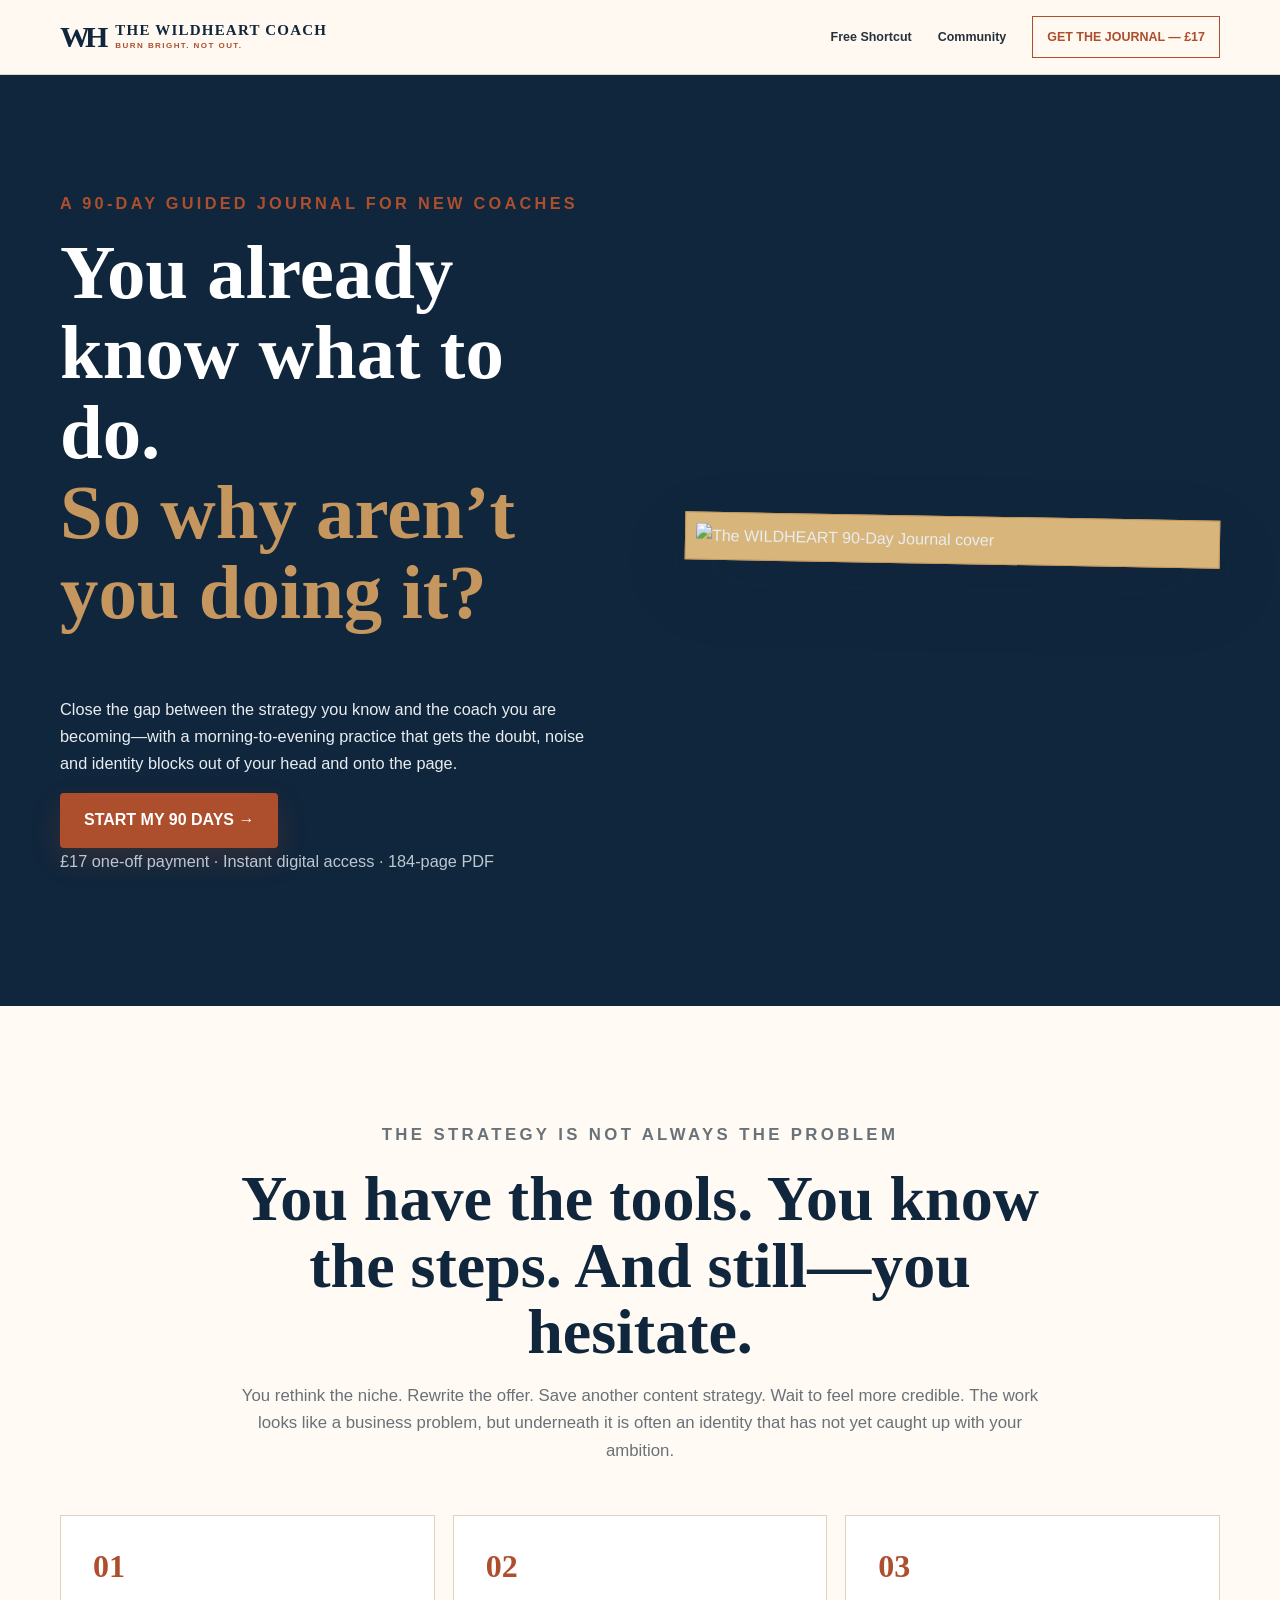
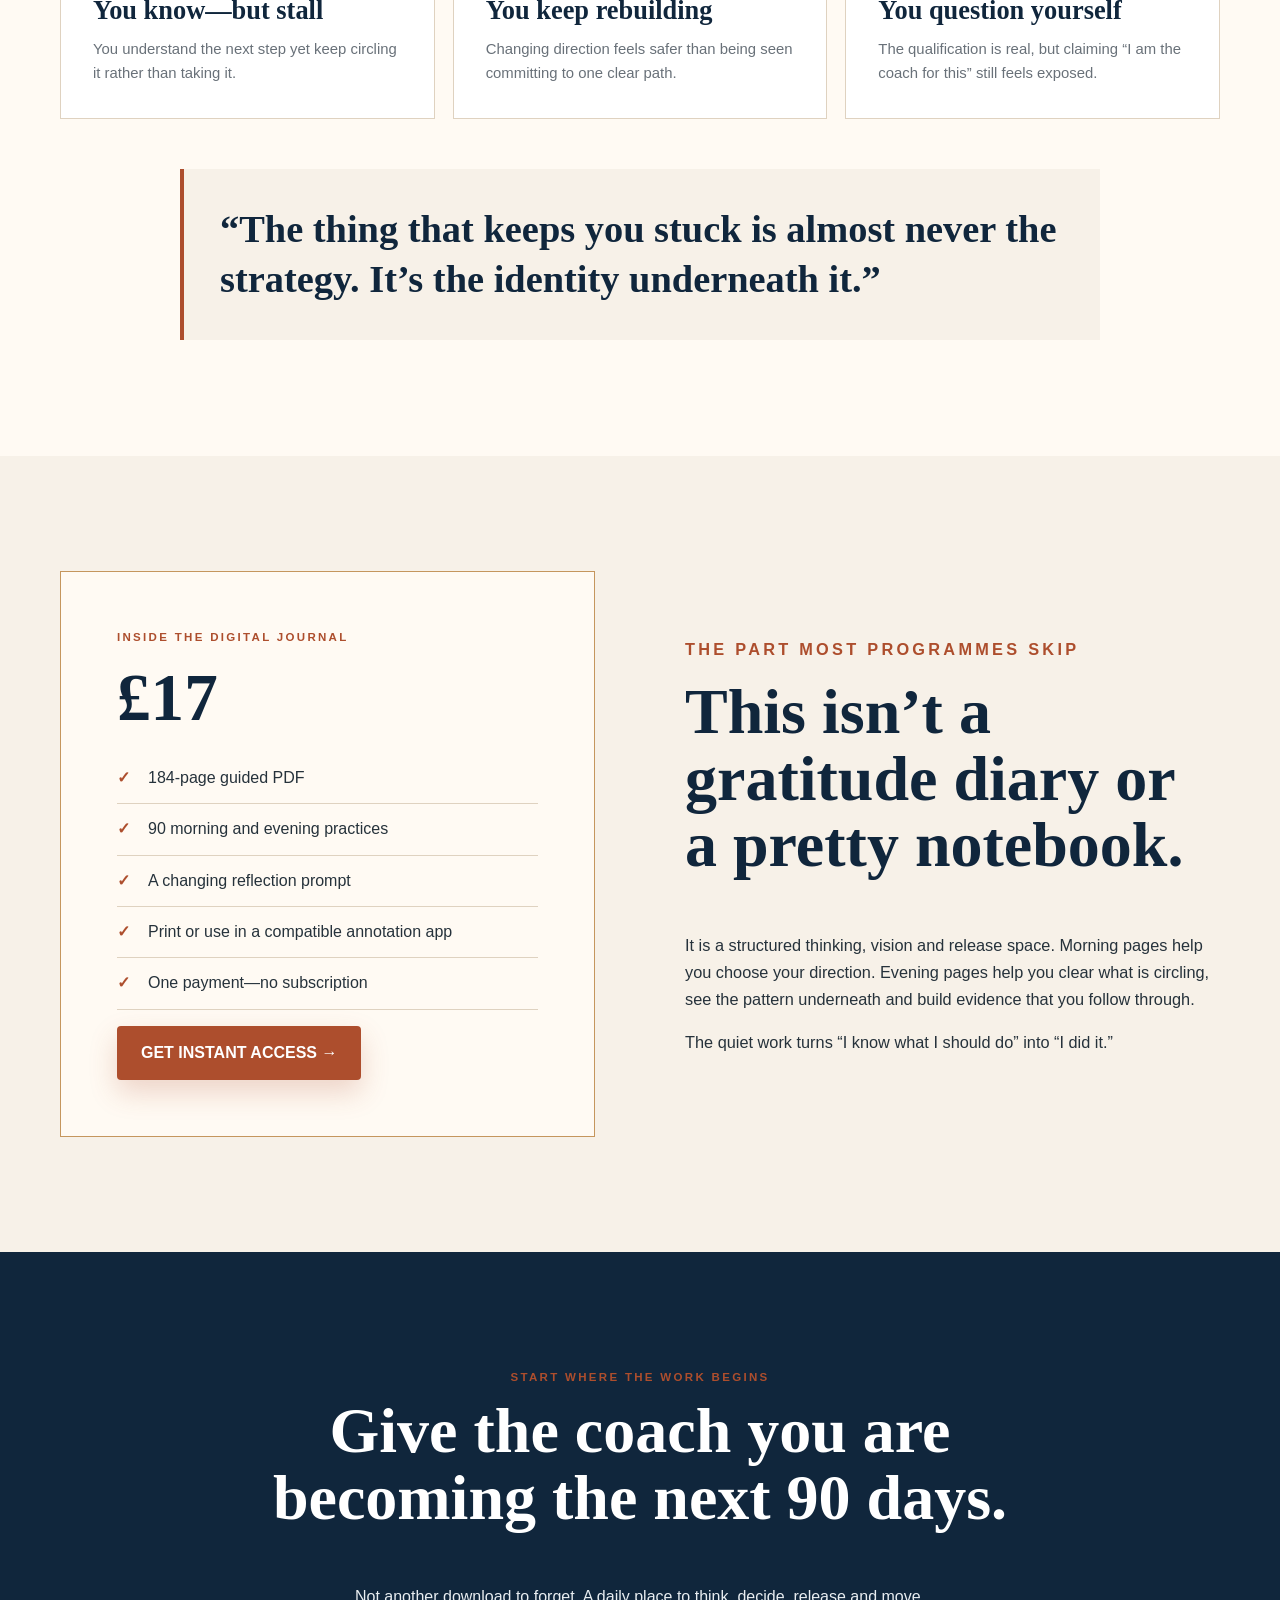
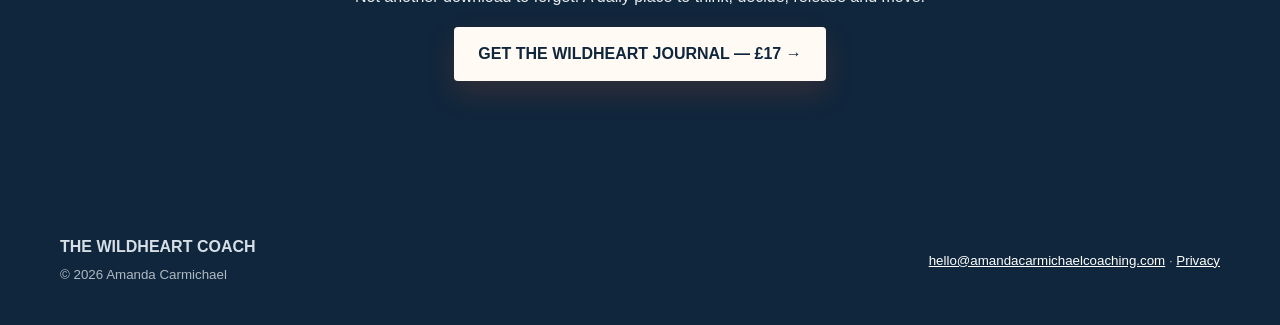
==== journal/index.html @ d9108625 "Add journal/index.html for WILDHEART funnel" ====
<!doctype html><html lang="en-GB"><head><meta charset="utf-8"><meta name="viewport" content="width=device-width,initial-scale=1"><meta name="description" content="The WILDHEART 90-Day Journal: a guided daily practice for new coaches moving from knowing to doing."><title>The WILDHEART 90-Day Journal | Amanda Carmichael</title><link rel="stylesheet" href="/assets/site.css"></head><body>
<header class="site-header"><nav class="nav wrap"><a class="brand" href="/"><span class="brand-mark">WH</span><span class="brand-copy"><strong>THE WILDHEART COACH</strong><small>Burn bright. Not out.</small></span></a><div class="nav-links"><a href="/shortcut/">Free Shortcut</a><a href="https://www.facebook.com/groups/thewildheartera" target="_blank" rel="noopener">Community</a><a class="nav-cta" href="https://buy.stripe.com/00w7sM7N3gmS8Mwg085ZC03">GET THE JOURNAL — £17</a></div></nav></header>
<main><section class="section dark"><div class="split wrap"><div class="copy"><p class="eyebrow">A 90-day guided journal for new coaches</p><h1 style="font-size:clamp(3.2rem,6vw,6rem);color:#fff">You already know what to do.<br><span style="color:var(--gold)">So why aren’t you doing it?</span></h1><p>Close the gap between the strategy you know and the coach you are becoming—with a morning-to-evening practice that gets the doubt, noise and identity blocks out of your head and onto the page.</p><a class="button" href="https://buy.stripe.com/00w7sM7N3gmS8Mwg085ZC03">START MY 90 DAYS →</a><p class="micro" style="color:#bcc7d0">£17 one-off payment · Instant digital access · 184-page PDF</p></div><div class="visual"><div class="cover-frame"><img src="/assets/WILDHEART-90-Day-Journal-Cover.jpg" alt="The WILDHEART 90-Day Journal cover"></div></div></div></section>
<section class="section alt"><div class="wrap"><div class="section-heading"><p class="eyebrow">The strategy is not always the problem</p><h2>You have the tools. You know the steps. And still—you hesitate.</h2><p>You rethink the niche. Rewrite the offer. Save another content strategy. Wait to feel more credible. The work looks like a business problem, but underneath it is often an identity that has not yet caught up with your ambition.</p></div><div class="cards"><article class="card"><span class="number">01</span><h3>You know—but stall</h3><p>You understand the next step yet keep circling it rather than taking it.</p></article><article class="card"><span class="number">02</span><h3>You keep rebuilding</h3><p>Changing direction feels safer than being seen committing to one clear path.</p></article><article class="card"><span class="number">03</span><h3>You question yourself</h3><p>The qualification is real, but claiming “I am the coach for this” still feels exposed.</p></article></div><div class="quote">“The thing that keeps you stuck is almost never the strategy. It’s the identity underneath it.”</div></div></section>
<section class="section"><div class="split wrap"><div class="visual"><div class="offer-box"><p class="eyebrow">Inside the digital journal</p><span class="price">£17</span><ul class="feature-list"><li>184-page guided PDF</li><li>90 morning and evening practices</li><li>A changing reflection prompt</li><li>Print or use in a compatible annotation app</li><li>One payment—no subscription</li></ul><a class="button" href="https://buy.stripe.com/00w7sM7N3gmS8Mwg085ZC03">GET INSTANT ACCESS →</a></div></div><div class="copy"><p class="eyebrow">The part most programmes skip</p><h2>This isn’t a gratitude diary or a pretty notebook.</h2><p>It is a structured thinking, vision and release space. Morning pages help you choose your direction. Evening pages help you clear what is circling, see the pattern underneath and build evidence that you follow through.</p><p>The quiet work turns “I know what I should do” into “I did it.”</p></div></div></section>
<section class="section dark"><div class="narrow" style="text-align:center"><p class="eyebrow">Start where the work begins</p><h2 style="font-size:clamp(2.5rem,5vw,4.5rem)">Give the coach you are becoming the next 90 days.</h2><p>Not another download to forget. A daily place to think, decide, release and move.</p><a class="button light" href="https://buy.stripe.com/00w7sM7N3gmS8Mwg085ZC03">GET THE WILDHEART JOURNAL — £17 →</a></div></section></main>
<footer class="site-footer"><div class="footer-grid wrap"><div><strong>THE WILDHEART COACH</strong><br><small>© 2026 Amanda Carmichael</small></div><small><a href="mailto:hello@amandacarmichaelcoaching.com">hello@amandacarmichaelcoaching.com</a> · <a href="/privacy/">Privacy</a></small></div></footer></body></html>
---- assets/site.css ----
:root{
  --navy:#10263c;--navy-2:#1f334b;--rust:#ad4e2d;--rust-dark:#8d3c23;
  --cream:#f7f1e8;--paper:#fffaf3;--sand:#eadbc8;--gold:#c5965d;
  --ink:#26323b;--muted:#697179;--line:#dfd2c0;--white:#fff;
  --serif:Georgia,"Times New Roman",serif;--sans:Arial,Helvetica,sans-serif;
  --shadow:0 24px 70px rgba(16,38,60,.13)
}
*{box-sizing:border-box}html{scroll-behavior:smooth}body{margin:0;background:var(--cream);color:var(--ink);font-family:var(--sans);line-height:1.65}img{max-width:100%;display:block}a{color:inherit}h1,h2,h3,p{margin-top:0}h1,h2,h3{font-family:var(--serif);color:var(--navy);line-height:1.04}.wrap{width:min(1160px,calc(100% - 40px));margin:auto}.narrow{width:min(760px,calc(100% - 40px));margin:auto}.eyebrow{color:var(--rust);font-size:.72rem;font-weight:800;letter-spacing:.2em;text-transform:uppercase}.button{display:inline-flex;align-items:center;justify-content:center;min-height:54px;padding:14px 24px;border:0;border-radius:4px;background:var(--rust);box-shadow:0 12px 28px rgba(173,78,45,.22);color:#fff;font-weight:800;text-decoration:none;cursor:pointer;transition:.2s}.button:hover,.button:focus{background:var(--rust-dark);transform:translateY(-2px)}.button.secondary{border:1px solid var(--navy);background:transparent;box-shadow:none;color:var(--navy)}.button.light{background:var(--paper);color:var(--navy)}.micro{font-size:.78rem;color:var(--muted)}
.site-header{position:relative;z-index:10;background:rgba(255,250,243,.96);border-bottom:1px solid var(--line)}.nav{min-height:74px;display:flex;align-items:center;justify-content:space-between;gap:24px}.brand{display:flex;align-items:center;gap:12px;text-decoration:none}.brand-mark{font:700 30px/1 var(--serif);letter-spacing:-5px;color:var(--navy)}.brand-copy strong{display:block;color:var(--navy);font:700 15px var(--serif);letter-spacing:.08em}.brand-copy small{display:block;color:var(--rust);font-size:8px;font-weight:800;letter-spacing:.18em;text-transform:uppercase}.nav-links{display:flex;gap:26px;align-items:center}.nav-links a{font-size:.78rem;font-weight:700;text-decoration:none}.nav-links .nav-cta{padding:10px 14px;border:1px solid var(--rust);color:var(--rust)}
.hero{position:relative;overflow:hidden;padding:clamp(64px,9vw,118px) 0;background:linear-gradient(105deg,rgba(247,241,232,.98) 0 49%,rgba(247,241,232,.72) 67%,rgba(247,241,232,.08) 100%),url('https://res.cloudinary.com/j5pjg0zq/image/upload/q_auto,w_1800/v1789508901/ChatGPT_Image_Sep_15_2026_10_41_52_PM.png') center/cover no-repeat}.hero-grid{display:grid;grid-template-columns:minmax(0,700px) 1fr;min-height:570px;align-items:center}.hero h1{margin:.18em 0 .28em;font-size:clamp(3.2rem,7vw,6.4rem);letter-spacing:-.045em}.hero h1 em{display:block;color:var(--rust);font-style:normal}.hero .lead{max-width:650px;font-size:clamp(1.05rem,2vw,1.25rem)}.actions{display:flex;flex-wrap:wrap;gap:14px;margin-top:30px}.trust{display:flex;gap:20px;flex-wrap:wrap;margin-top:28px;color:var(--navy);font-size:.78rem;font-weight:700}.trust span:before{content:'✓';margin-right:7px;color:var(--rust)}
.section{padding:clamp(72px,9vw,118px) 0}.section.alt{background:var(--paper)}.section.dark{background:var(--navy);color:#e8edf1}.section.dark h2,.section.dark h3{color:#fff}.section-heading{max-width:820px;margin:0 auto 50px;text-align:center}.section-heading h2{margin:.25em 0;font-size:clamp(2.5rem,5vw,4.6rem)}.section-heading p{color:var(--muted);font-size:1.05rem}.dark .section-heading p{color:#c7d0d8}.cards{display:grid;grid-template-columns:repeat(3,1fr);gap:18px}.card{padding:32px;background:#fff;border:1px solid var(--line)}.card .number{color:var(--rust);font:700 2rem var(--serif)}.card h3{margin:12px 0;font-size:1.65rem}.card p{margin:0;color:var(--muted);font-size:.93rem}.quote{max-width:920px;margin:50px auto 0;padding:36px;border-left:4px solid var(--rust);background:var(--cream);color:var(--navy);font:700 clamp(1.7rem,3vw,2.6rem)/1.3 var(--serif)}
.split{display:grid;grid-template-columns:1fr 1fr;gap:clamp(42px,8vw,90px);align-items:center}.split h2{font-size:clamp(2.5rem,5vw,4.8rem)}.split .copy>p{font-size:1.02rem}.feature-list{padding:0;list-style:none}.feature-list li{position:relative;padding:12px 0 12px 31px;border-bottom:1px solid var(--line)}.feature-list li:before{content:'✓';position:absolute;left:0;color:var(--rust);font-weight:900}.product-image{max-width:470px;margin:auto;border:1px solid var(--gold);box-shadow:var(--shadow)}.offer-box{padding:clamp(30px,5vw,56px);background:var(--paper);border:1px solid var(--gold)}.price{display:block;margin:12px 0;color:var(--navy);font:700 4.2rem var(--serif)}
.form-card{max-width:670px;padding:clamp(26px,5vw,46px);background:var(--paper);border:1px solid var(--gold);box-shadow:var(--shadow)}.form-card h2{font-size:clamp(2rem,4vw,3.4rem)}.lead-form{display:grid;grid-template-columns:1fr 1.2fr;gap:12px;margin-top:24px}.lead-form input{width:100%;min-height:54px;padding:0 15px;border:1px solid #cfc5b8;background:#fff;font:inherit}.lead-form button{grid-column:1/-1}.consent{grid-column:1/-1;color:var(--muted);font-size:.74rem;line-height:1.5}.form-status{display:none;grid-column:1/-1;padding:10px;background:#f3e4d6;color:var(--navy);font-size:.82rem}.form-status.show{display:block}.cover-frame{padding:10px;background:#d8b57a;border:1px solid var(--gold);box-shadow:var(--shadow);transform:rotate(1deg)}
.access-shell{width:min(920px,100%);min-height:100vh;margin:auto;background:var(--paper);box-shadow:var(--shadow)}.access-hero{width:100%;max-height:390px;object-fit:cover}.access-main{padding:clamp(34px,7vw,74px) clamp(24px,8vw,84px);text-align:center}.access-main h1{font-size:clamp(2.8rem,7vw,5rem)}.next-box{margin-top:52px;padding:30px;border:1px solid var(--line);background:#f2e7d8;text-align:left}.next-box h2{font-size:2rem}
.legal{padding:70px 0}.legal h1{font-size:3rem}.legal h2{margin-top:36px;font-size:1.7rem}.legal p,.legal li{color:#4d565e}.site-footer{padding:38px 0;background:var(--navy);color:#d6dfe6}.footer-grid{display:flex;justify-content:space-between;gap:24px;align-items:center}.site-footer a{color:#fff}.site-footer small{color:#aebac4}
@media(max-width:850px){.nav-links a:not(.nav-cta){display:none}.hero{background:linear-gradient(rgba(247,241,232,.88),rgba(247,241,232,.96)),url('https://res.cloudinary.com/j5pjg0zq/image/upload/q_auto,w_1200/v1789508901/ChatGPT_Image_Sep_15_2026_10_41_52_PM.png') 65% center/cover no-repeat}.hero-grid{grid-template-columns:1fr;min-height:540px}.cards,.split{grid-template-columns:1fr}.split .visual{grid-row:1}.product-image{max-width:380px}}
@media(max-width:560px){.wrap,.narrow{width:min(100% - 28px,1160px)}.brand-copy small{display:none}.nav-cta{font-size:.7rem!important}.hero{padding:55px 0}.hero h1{font-size:3.45rem}.actions{display:grid}.actions .button{width:100%}.cards{gap:12px}.card{padding:25px}.lead-form{grid-template-columns:1fr}.section{padding:68px 0}.footer-grid{display:block}.site-footer small{display:block;margin-top:14px}.access-main{padding-left:20px;padding-right:20px}}
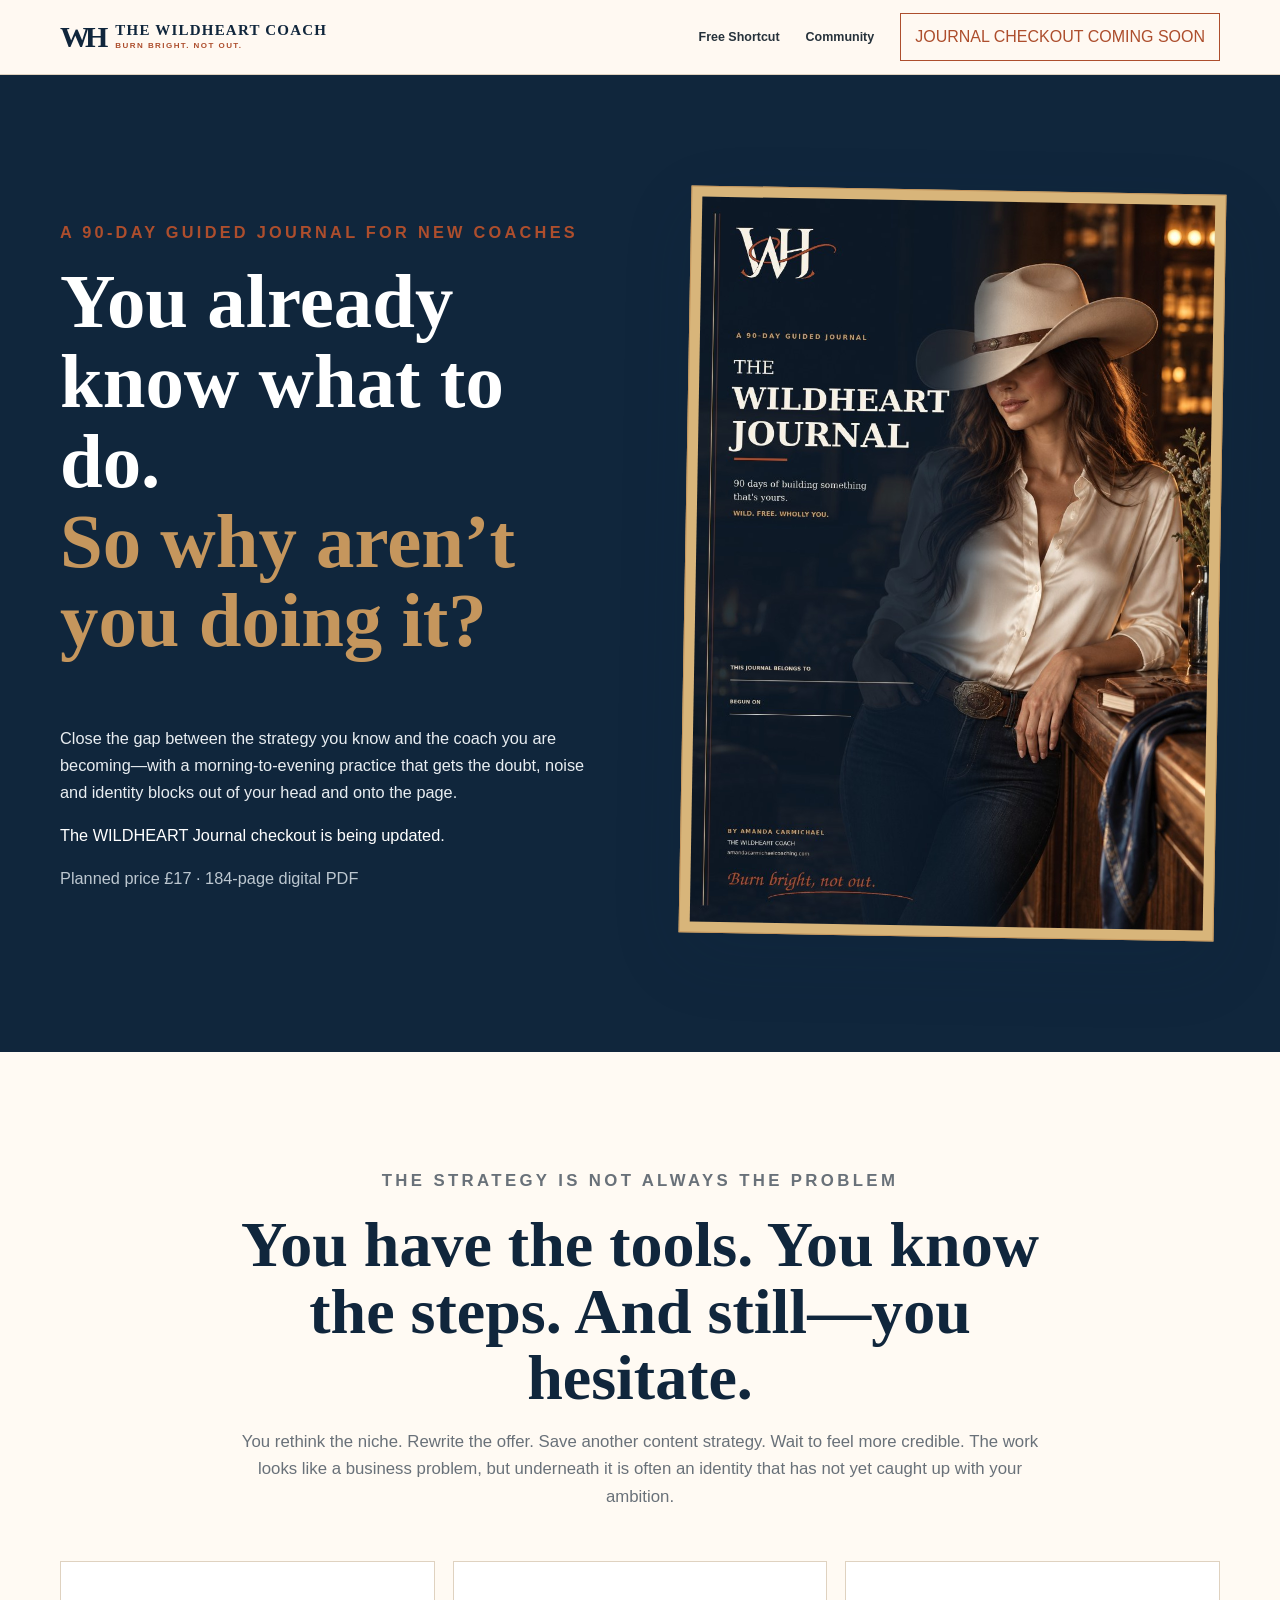
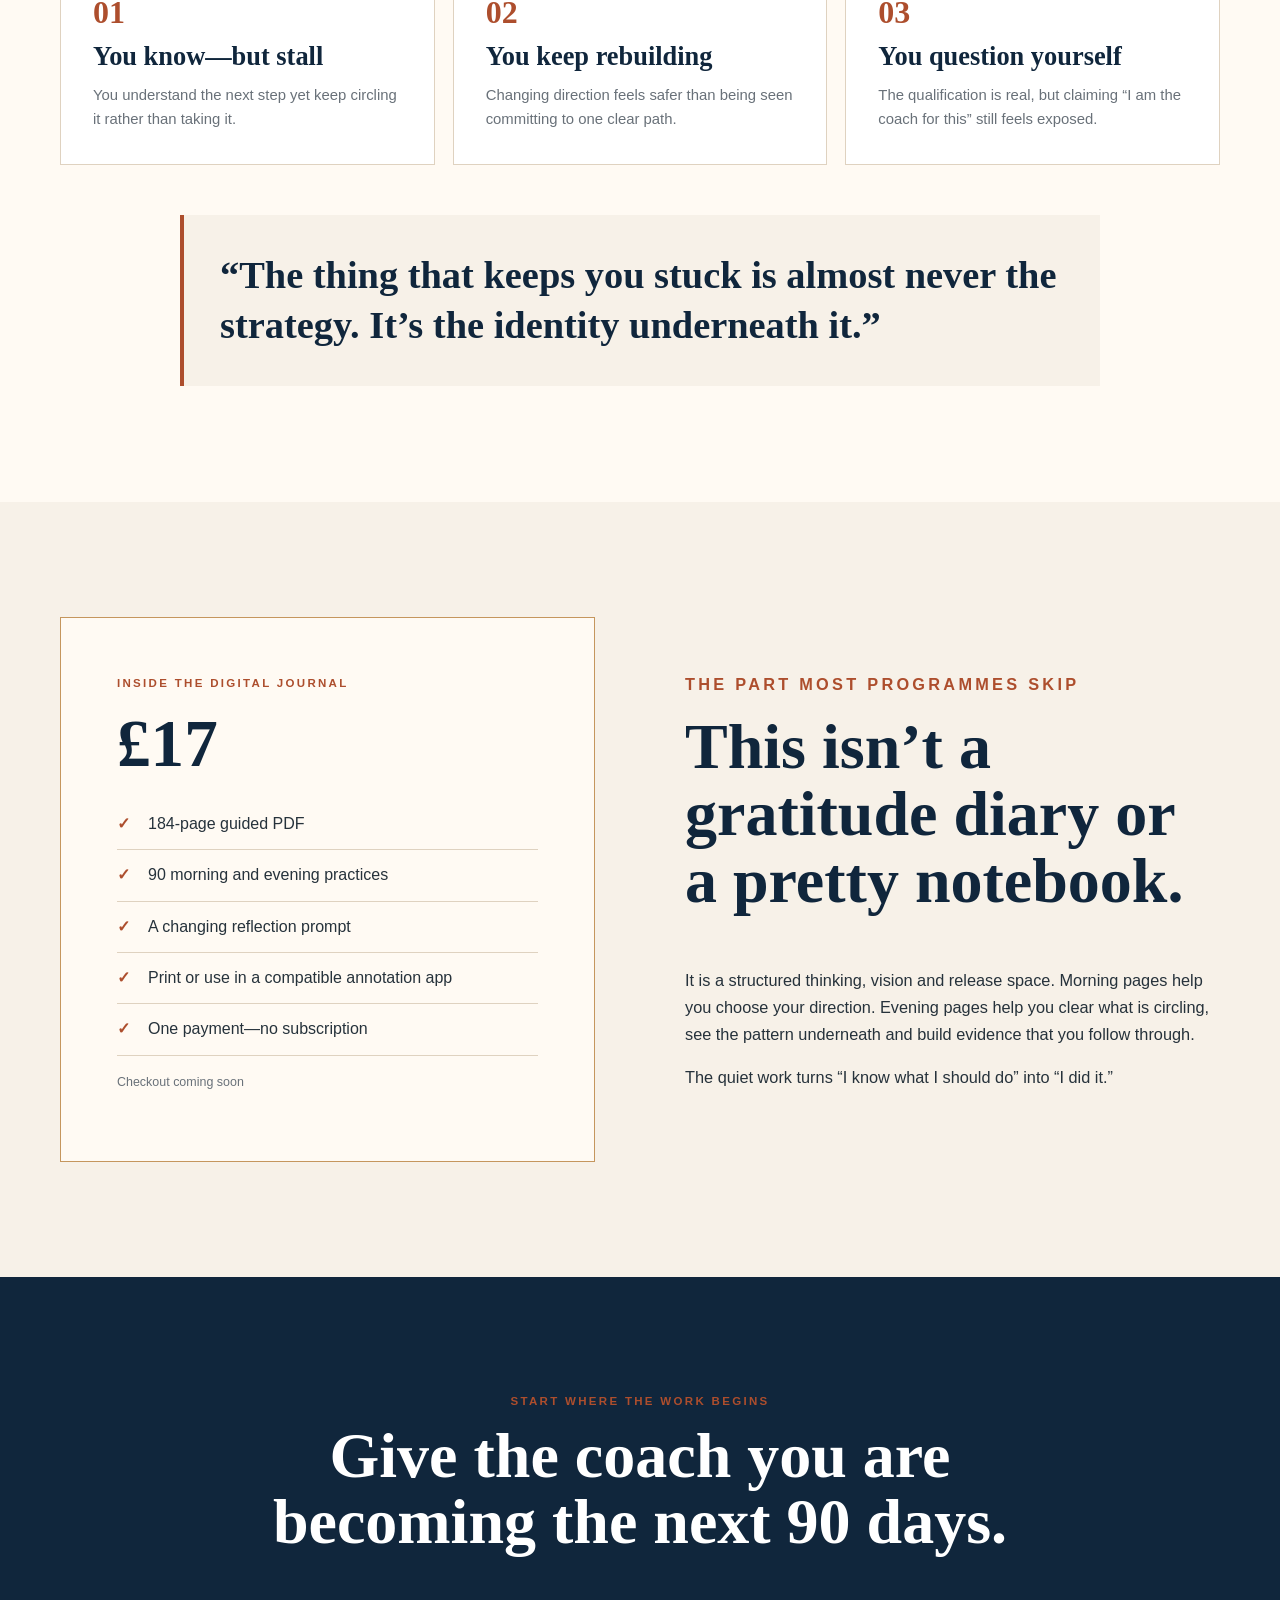
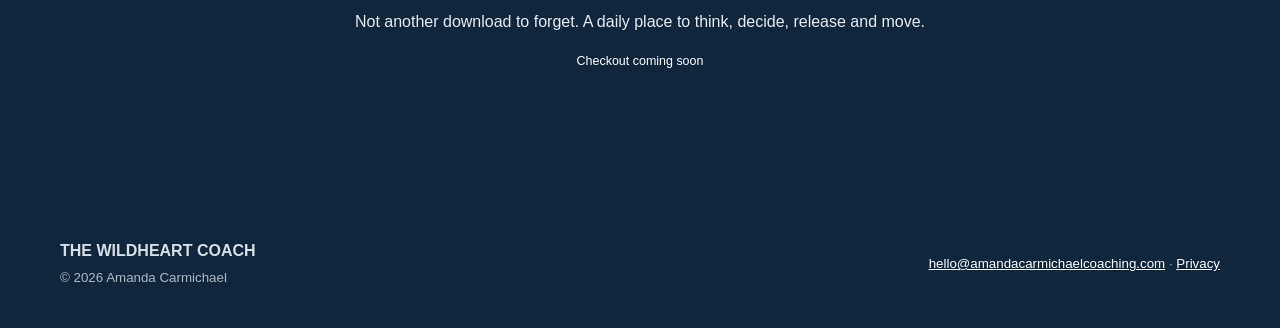
==== commit fa8d4466: "Remove legacy Stripe Journal checkout" ====
--- a/journal/index.html
+++ b/journal/index.html
@@ -1,7 +1,7 @@
 <!doctype html><html lang="en-GB"><head><meta charset="utf-8"><meta name="viewport" content="width=device-width,initial-scale=1"><meta name="description" content="The WILDHEART 90-Day Journal: a guided daily practice for new coaches moving from knowing to doing."><title>The WILDHEART 90-Day Journal | Amanda Carmichael</title><link rel="stylesheet" href="/assets/site.css"></head><body>
-<header class="site-header"><nav class="nav wrap"><a class="brand" href="/"><span class="brand-mark">WH</span><span class="brand-copy"><strong>THE WILDHEART COACH</strong><small>Burn bright. Not out.</small></span></a><div class="nav-links"><a href="/shortcut/">Free Shortcut</a><a href="https://www.facebook.com/groups/thewildheartera" target="_blank" rel="noopener">Community</a><a class="nav-cta" href="https://buy.stripe.com/00w7sM7N3gmS8Mwg085ZC03">GET THE JOURNAL — £17</a></div></nav></header>
-<main><section class="section dark"><div class="split wrap"><div class="copy"><p class="eyebrow">A 90-day guided journal for new coaches</p><h1 style="font-size:clamp(3.2rem,6vw,6rem);color:#fff">You already know what to do.<br><span style="color:var(--gold)">So why aren’t you doing it?</span></h1><p>Close the gap between the strategy you know and the coach you are becoming—with a morning-to-evening practice that gets the doubt, noise and identity blocks out of your head and onto the page.</p><a class="button" href="https://buy.stripe.com/00w7sM7N3gmS8Mwg085ZC03">START MY 90 DAYS →</a><p class="micro" style="color:#bcc7d0">£17 one-off payment · Instant digital access · 184-page PDF</p></div><div class="visual"><div class="cover-frame"><img src="/assets/WILDHEART-90-Day-Journal-Cover.jpg" alt="The WILDHEART 90-Day Journal cover"></div></div></div></section>
+<header class="site-header"><nav class="nav wrap"><a class="brand" href="/"><span class="brand-mark">WH</span><span class="brand-copy"><strong>THE WILDHEART COACH</strong><small>Burn bright. Not out.</small></span></a><div class="nav-links"><a href="/shortcut/">Free Shortcut</a><a href="https://www.facebook.com/groups/thewildheartera" target="_blank" rel="noopener">Community</a><span class="nav-cta">JOURNAL CHECKOUT COMING SOON</span></div></nav></header>
+<main><section class="section dark"><div class="split wrap"><div class="copy"><p class="eyebrow">A 90-day guided journal for new coaches</p><h1 style="font-size:clamp(3.2rem,6vw,6rem);color:#fff">You already know what to do.<br><span style="color:var(--gold)">So why aren’t you doing it?</span></h1><p>Close the gap between the strategy you know and the coach you are becoming—with a morning-to-evening practice that gets the doubt, noise and identity blocks out of your head and onto the page.</p><p class="micro" style="color:#fff">The WILDHEART Journal checkout is being updated.</p><p class="micro" style="color:#bcc7d0">Planned price £17 · 184-page digital PDF</p></div><div class="visual"><div class="cover-frame"><img src="/assets/WILDHEART-90-Day-Journal-Cover.jpg" alt="The WILDHEART 90-Day Journal cover"></div></div></div></section>
 <section class="section alt"><div class="wrap"><div class="section-heading"><p class="eyebrow">The strategy is not always the problem</p><h2>You have the tools. You know the steps. And still—you hesitate.</h2><p>You rethink the niche. Rewrite the offer. Save another content strategy. Wait to feel more credible. The work looks like a business problem, but underneath it is often an identity that has not yet caught up with your ambition.</p></div><div class="cards"><article class="card"><span class="number">01</span><h3>You know—but stall</h3><p>You understand the next step yet keep circling it rather than taking it.</p></article><article class="card"><span class="number">02</span><h3>You keep rebuilding</h3><p>Changing direction feels safer than being seen committing to one clear path.</p></article><article class="card"><span class="number">03</span><h3>You question yourself</h3><p>The qualification is real, but claiming “I am the coach for this” still feels exposed.</p></article></div><div class="quote">“The thing that keeps you stuck is almost never the strategy. It’s the identity underneath it.”</div></div></section>
-<section class="section"><div class="split wrap"><div class="visual"><div class="offer-box"><p class="eyebrow">Inside the digital journal</p><span class="price">£17</span><ul class="feature-list"><li>184-page guided PDF</li><li>90 morning and evening practices</li><li>A changing reflection prompt</li><li>Print or use in a compatible annotation app</li><li>One payment—no subscription</li></ul><a class="button" href="https://buy.stripe.com/00w7sM7N3gmS8Mwg085ZC03">GET INSTANT ACCESS →</a></div></div><div class="copy"><p class="eyebrow">The part most programmes skip</p><h2>This isn’t a gratitude diary or a pretty notebook.</h2><p>It is a structured thinking, vision and release space. Morning pages help you choose your direction. Evening pages help you clear what is circling, see the pattern underneath and build evidence that you follow through.</p><p>The quiet work turns “I know what I should do” into “I did it.”</p></div></div></section>
-<section class="section dark"><div class="narrow" style="text-align:center"><p class="eyebrow">Start where the work begins</p><h2 style="font-size:clamp(2.5rem,5vw,4.5rem)">Give the coach you are becoming the next 90 days.</h2><p>Not another download to forget. A daily place to think, decide, release and move.</p><a class="button light" href="https://buy.stripe.com/00w7sM7N3gmS8Mwg085ZC03">GET THE WILDHEART JOURNAL — £17 →</a></div></section></main>
+<section class="section"><div class="split wrap"><div class="visual"><div class="offer-box"><p class="eyebrow">Inside the digital journal</p><span class="price">£17</span><ul class="feature-list"><li>184-page guided PDF</li><li>90 morning and evening practices</li><li>A changing reflection prompt</li><li>Print or use in a compatible annotation app</li><li>One payment—no subscription</li></ul><p class="micro">Checkout coming soon</p></div></div><div class="copy"><p class="eyebrow">The part most programmes skip</p><h2>This isn’t a gratitude diary or a pretty notebook.</h2><p>It is a structured thinking, vision and release space. Morning pages help you choose your direction. Evening pages help you clear what is circling, see the pattern underneath and build evidence that you follow through.</p><p>The quiet work turns “I know what I should do” into “I did it.”</p></div></div></section>
+<section class="section dark"><div class="narrow" style="text-align:center"><p class="eyebrow">Start where the work begins</p><h2 style="font-size:clamp(2.5rem,5vw,4.5rem)">Give the coach you are becoming the next 90 days.</h2><p>Not another download to forget. A daily place to think, decide, release and move.</p><p class="micro" style="color:#fff">Checkout coming soon</p></div></section></main>
 <footer class="site-footer"><div class="footer-grid wrap"><div><strong>THE WILDHEART COACH</strong><br><small>© 2026 Amanda Carmichael</small></div><small><a href="mailto:hello@amandacarmichaelcoaching.com">hello@amandacarmichaelcoaching.com</a> · <a href="/privacy/">Privacy</a></small></div></footer></body></html>
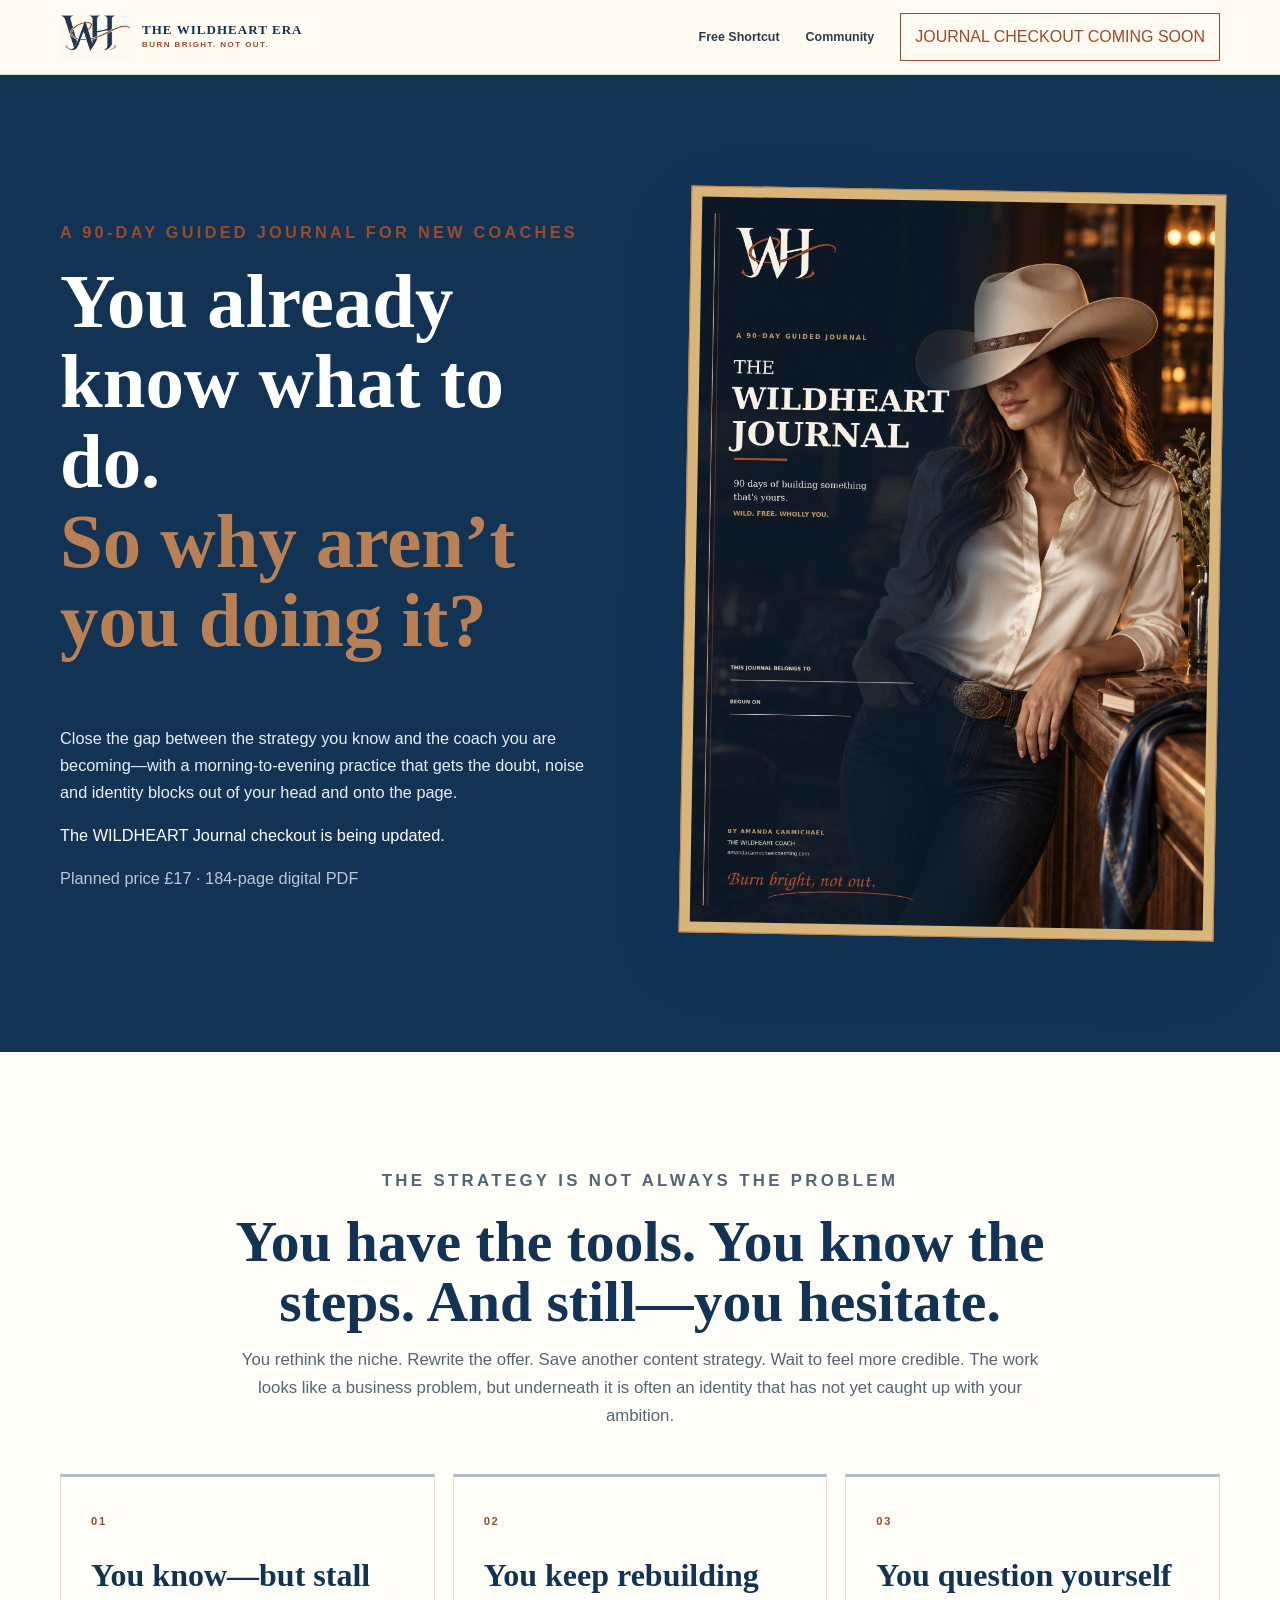
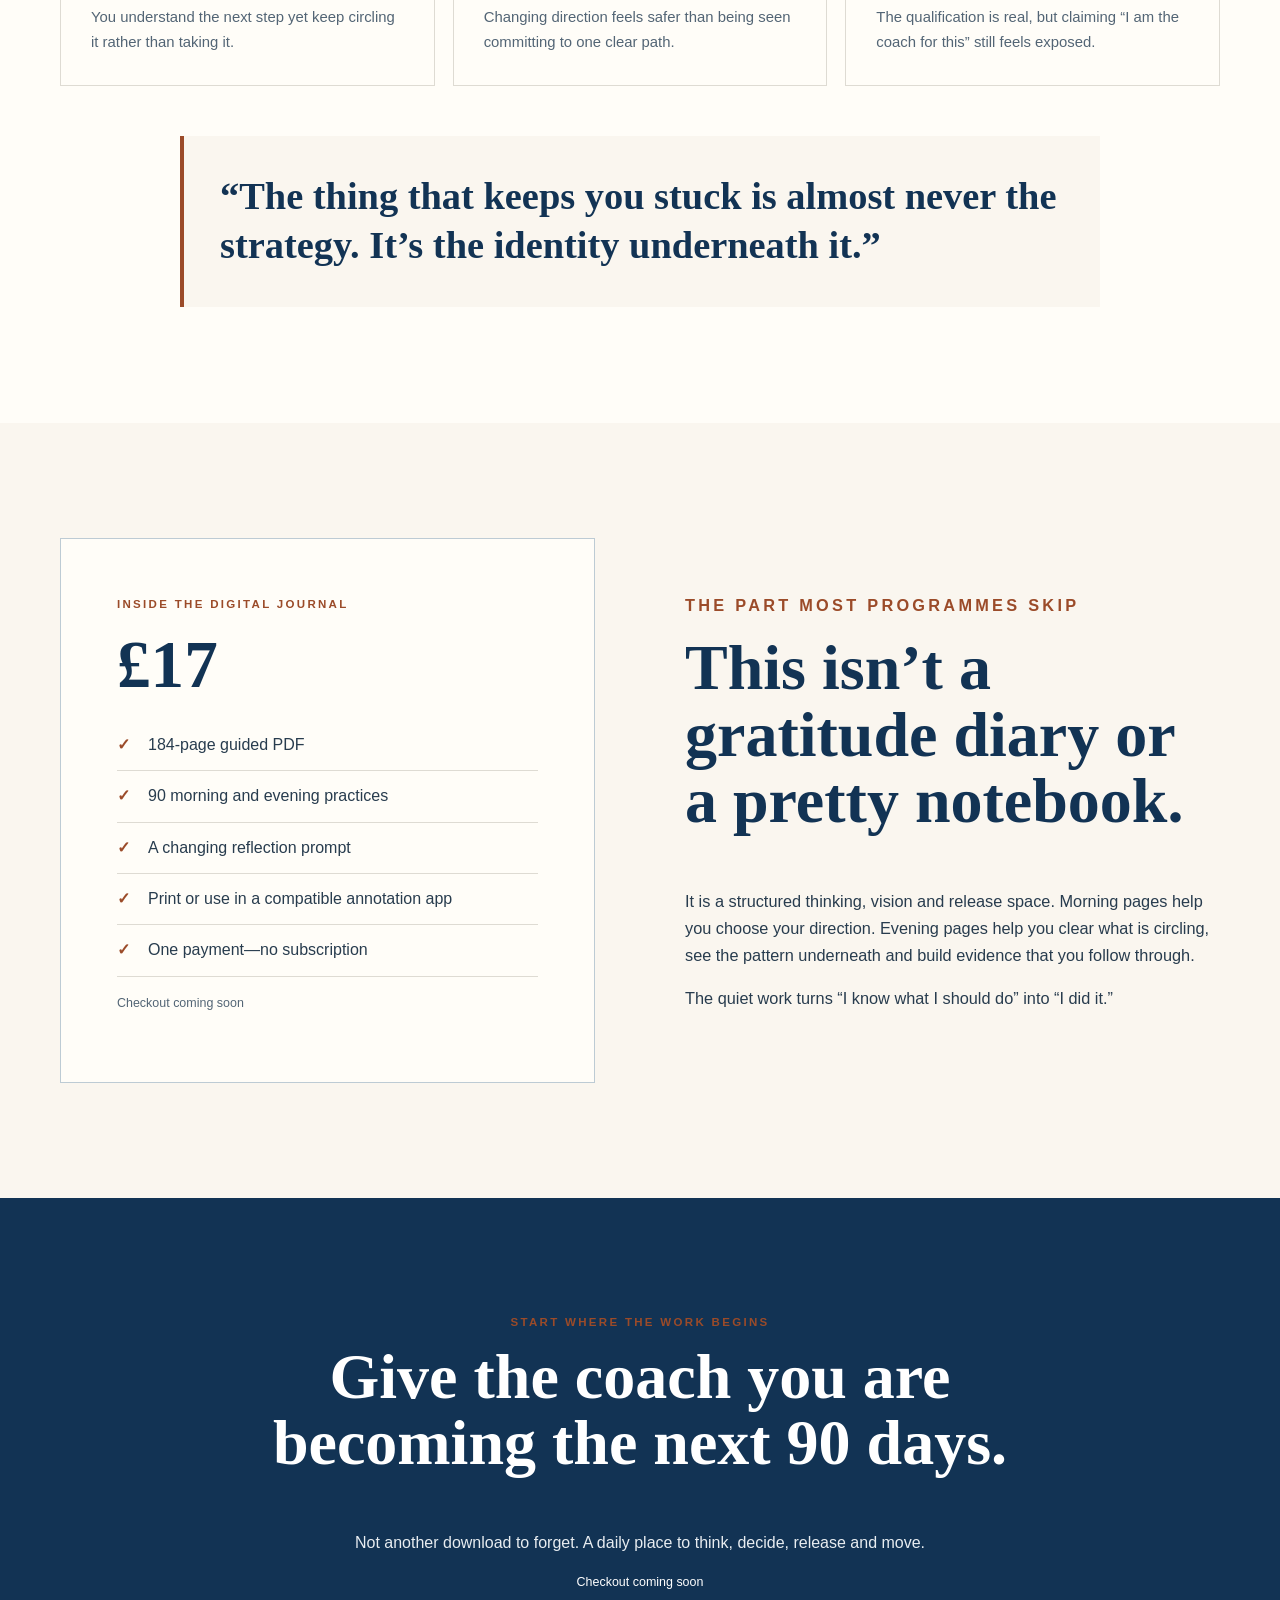
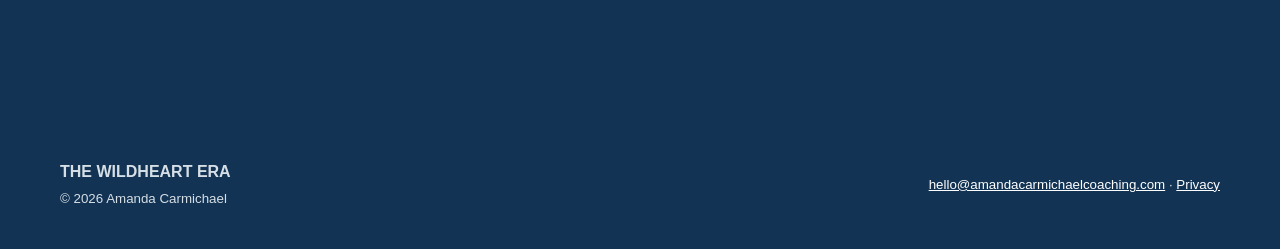
==== commit 0401cca6: "Refresh WILDHEART branding and Path to Paid programme" ====
--- a/journal/index.html
+++ b/journal/index.html
@@ -1,7 +1,7 @@
 <!doctype html><html lang="en-GB"><head><meta charset="utf-8"><meta name="viewport" content="width=device-width,initial-scale=1"><meta name="description" content="The WILDHEART 90-Day Journal: a guided daily practice for new coaches moving from knowing to doing."><title>The WILDHEART 90-Day Journal | Amanda Carmichael</title><link rel="stylesheet" href="/assets/site.css"></head><body>
-<header class="site-header"><nav class="nav wrap"><a class="brand" href="/"><span class="brand-mark">WH</span><span class="brand-copy"><strong>THE WILDHEART COACH</strong><small>Burn bright. Not out.</small></span></a><div class="nav-links"><a href="/shortcut/">Free Shortcut</a><a href="https://www.facebook.com/groups/thewildheartera" target="_blank" rel="noopener">Community</a><span class="nav-cta">JOURNAL CHECKOUT COMING SOON</span></div></nav></header>
+<header class="site-header"><nav class="nav wrap"><a class="brand" href="/"><span class="logo-window"><img src="/assets/wildheart-logo.webp" alt="WILDHEART WH logo" width="1254" height="1254"></span><span class="brand-copy"><strong>THE WILDHEART ERA</strong><small>Burn bright. Not out.</small></span></a><div class="nav-links"><a href="/shortcut/">Free Shortcut</a><a href="https://www.facebook.com/groups/thewildheartera" target="_blank" rel="noopener">Community</a><span class="nav-cta">JOURNAL CHECKOUT COMING SOON</span></div></nav></header>
 <main><section class="section dark"><div class="split wrap"><div class="copy"><p class="eyebrow">A 90-day guided journal for new coaches</p><h1 style="font-size:clamp(3.2rem,6vw,6rem);color:#fff">You already know what to do.<br><span style="color:var(--gold)">So why aren’t you doing it?</span></h1><p>Close the gap between the strategy you know and the coach you are becoming—with a morning-to-evening practice that gets the doubt, noise and identity blocks out of your head and onto the page.</p><p class="micro" style="color:#fff">The WILDHEART Journal checkout is being updated.</p><p class="micro" style="color:#bcc7d0">Planned price £17 · 184-page digital PDF</p></div><div class="visual"><div class="cover-frame"><img src="/assets/WILDHEART-90-Day-Journal-Cover.jpg" alt="The WILDHEART 90-Day Journal cover"></div></div></div></section>
 <section class="section alt"><div class="wrap"><div class="section-heading"><p class="eyebrow">The strategy is not always the problem</p><h2>You have the tools. You know the steps. And still—you hesitate.</h2><p>You rethink the niche. Rewrite the offer. Save another content strategy. Wait to feel more credible. The work looks like a business problem, but underneath it is often an identity that has not yet caught up with your ambition.</p></div><div class="cards"><article class="card"><span class="number">01</span><h3>You know—but stall</h3><p>You understand the next step yet keep circling it rather than taking it.</p></article><article class="card"><span class="number">02</span><h3>You keep rebuilding</h3><p>Changing direction feels safer than being seen committing to one clear path.</p></article><article class="card"><span class="number">03</span><h3>You question yourself</h3><p>The qualification is real, but claiming “I am the coach for this” still feels exposed.</p></article></div><div class="quote">“The thing that keeps you stuck is almost never the strategy. It’s the identity underneath it.”</div></div></section>
 <section class="section"><div class="split wrap"><div class="visual"><div class="offer-box"><p class="eyebrow">Inside the digital journal</p><span class="price">£17</span><ul class="feature-list"><li>184-page guided PDF</li><li>90 morning and evening practices</li><li>A changing reflection prompt</li><li>Print or use in a compatible annotation app</li><li>One payment—no subscription</li></ul><p class="micro">Checkout coming soon</p></div></div><div class="copy"><p class="eyebrow">The part most programmes skip</p><h2>This isn’t a gratitude diary or a pretty notebook.</h2><p>It is a structured thinking, vision and release space. Morning pages help you choose your direction. Evening pages help you clear what is circling, see the pattern underneath and build evidence that you follow through.</p><p>The quiet work turns “I know what I should do” into “I did it.”</p></div></div></section>
 <section class="section dark"><div class="narrow" style="text-align:center"><p class="eyebrow">Start where the work begins</p><h2 style="font-size:clamp(2.5rem,5vw,4.5rem)">Give the coach you are becoming the next 90 days.</h2><p>Not another download to forget. A daily place to think, decide, release and move.</p><p class="micro" style="color:#fff">Checkout coming soon</p></div></section></main>
-<footer class="site-footer"><div class="footer-grid wrap"><div><strong>THE WILDHEART COACH</strong><br><small>© 2026 Amanda Carmichael</small></div><small><a href="mailto:hello@amandacarmichaelcoaching.com">hello@amandacarmichaelcoaching.com</a> · <a href="/privacy/">Privacy</a></small></div></footer></body></html>
+<footer class="site-footer"><div class="footer-grid wrap"><div><strong>THE WILDHEART ERA</strong><br><small>© 2026 Amanda Carmichael</small></div><small><a href="mailto:hello@amandacarmichaelcoaching.com">hello@amandacarmichaelcoaching.com</a> · <a href="/privacy/">Privacy</a></small></div></footer></body></html>
--- a/assets/site.css
+++ b/assets/site.css
@@ -15,3 +15,10 @@
 .legal{padding:70px 0}.legal h1{font-size:3rem}.legal h2{margin-top:36px;font-size:1.7rem}.legal p,.legal li{color:#4d565e}.site-footer{padding:38px 0;background:var(--navy);color:#d6dfe6}.footer-grid{display:flex;justify-content:space-between;gap:24px;align-items:center}.site-footer a{color:#fff}.site-footer small{color:#aebac4}
 @media(max-width:850px){.nav-links a:not(.nav-cta){display:none}.hero{background:linear-gradient(rgba(247,241,232,.88),rgba(247,241,232,.96)),url('https://res.cloudinary.com/j5pjg0zq/image/upload/q_auto,w_1200/v1789508901/ChatGPT_Image_Sep_15_2026_10_41_52_PM.png') 65% center/cover no-repeat}.hero-grid{grid-template-columns:1fr;min-height:540px}.cards,.split{grid-template-columns:1fr}.split .visual{grid-row:1}.product-image{max-width:380px}}
 @media(max-width:560px){.wrap,.narrow{width:min(100% - 28px,1160px)}.brand-copy small{display:none}.nav-cta{font-size:.7rem!important}.hero{padding:55px 0}.hero h1{font-size:3.45rem}.actions{display:grid}.actions .button{width:100%}.cards{gap:12px}.card{padding:25px}.lead-form{grid-template-columns:1fr}.section{padding:68px 0}.footer-grid{display:block}.site-footer small{display:block;margin-top:14px}.access-main{padding-left:20px;padding-right:20px}}
+
+/* WILDHEART: sunlit ivory, soft blue, navy and restrained copper. */
+:root{--navy:#123354;--navy-2:#294b69;--rust:#9b4b29;--rust-dark:#783719;--cream:#faf6ef;--paper:#fffdf8;--sand:#e6eef3;--gold:#ba8055;--ink:#283c4e;--muted:#536575;--line:#dedbd3}
+.logo-window{width:70px;height:47px;position:relative;overflow:hidden;flex:none}.logo-window img{position:absolute;width:94px;max-width:none;height:94px;left:-16px;top:-29px}.brand-copy strong{font-size:13px}.home-hero{background:linear-gradient(120deg,#fffdf8,#f4ede2);overflow:hidden}.home-hero-grid{display:grid;grid-template-columns:1.35fr .85fr;gap:30px;align-items:center}.hero-copy{padding:65px 0}.home-hero h1{font-size:clamp(3rem,5.2vw,5rem);letter-spacing:-.045em;margin:15px 0 25px}.home-hero h1 em{display:block;font-weight:400;color:#55748c;font-style:italic;margin-top:12px}.lead{font-size:1.1rem;max-width:630px}.amanda-frame{height:660px;background:url('/assets/wildheart-community.webp') 84% center / auto 100% no-repeat;mask-image:linear-gradient(90deg,transparent,#000 10%,#000 95%,transparent)}.hero-signature{font:italic 1.6rem Georgia;color:var(--rust);margin:32px 0 0}.text-link{align-self:center;text-underline-offset:6px;font-size:.9rem}.button{font-size:.78rem;letter-spacing:.03em;background:var(--navy);box-shadow:none;border-radius:2px}.button:hover,.button:focus{background:var(--navy-2)}.brand-strip{display:flex;justify-content:center;gap:65px;padding:22px;background:#e4edf3;color:var(--navy);font-size:.66rem;letter-spacing:.12em;font-weight:700}.brand-strip span{font-family:Georgia;font-size:1rem;letter-spacing:0;font-weight:400}.section-heading{margin-bottom:45px}.section-heading h2{font-size:clamp(2.3rem,4.5vw,4rem)}.section-heading:last-child{margin-bottom:0}.card{background:var(--paper);border-top:3px solid #a8bfcd;padding:30px}.card .number{font:700 .7rem Arial;letter-spacing:.15em}.card h3{font-size:2rem;line-height:1.12;margin-top:24px}.card .feature-list{font-size:.85rem}.programme-section{background:#e7eef2}.programme-subtitle{font:italic 1.7rem/1.3 Georgia!important;color:#55748c}.offer-box h3{font-size:2.6rem}.offer-box{border:1px solid #bdcbd4;box-shadow:none}.support-promise{margin-top:45px;border-top:1px solid #bdcbd4;padding-top:28px;display:grid;grid-template-columns:1fr 2fr;gap:35px}.support-promise h3{font-size:1.8rem}.support-promise p{font-size:.87rem}.about-grid,.start-grid{display:grid;grid-template-columns:1fr 1fr;gap:65px}.about-grid h2{font-size:clamp(2.5rem,4vw,3.6rem)}.signature{font:italic 2rem Georgia;color:var(--rust)}.start-card{padding:35px;border:1px solid var(--line);background:var(--paper)}.start-card h3{font-size:2.5rem}.community-banner{width:100%;height:auto;margin-top:45px;border:1px solid var(--line)}.site-footer small{color:#d6dfe6}.section.dark .section-heading p,.section.dark.section-heading p{color:#d6dfe6}a:focus-visible{outline:3px solid #ba8055;outline-offset:5px}
+@media(max-width:850px){.home-hero-grid{grid-template-columns:1fr .6fr;gap:0}.amanda-frame{height:610px;background-position:82% center}.hero-copy{padding:45px 0}.home-hero h1{font-size:3rem}.brand-strip{gap:20px}.about-grid,.start-grid{gap:25px}.support-promise{grid-template-columns:1fr}}
+@media(max-width:560px){.home-hero-grid{display:flex;flex-direction:column}.hero-copy{padding:42px 0 15px}.home-hero h1{font-size:2.9rem}.amanda-frame{width:100%;height:400px;background-position:83% center}.brand-strip{display:block;text-align:center;line-height:2}.brand-strip span{display:block}.about-grid,.start-grid{grid-template-columns:1fr}.logo-window{width:55px}.brand-copy strong{font-size:11px}.nav{gap:8px}.start-card{padding:25px}.footer-grid a{overflow-wrap:anywhere}.home-hero .actions{display:flex}.hero-signature{margin-top:24px}.support-promise{gap:4px}}
+.amanda-frame{background-position:91% center}@media(max-width:850px){.amanda-frame{background-position:90% center}}@media(max-width:560px){.amanda-frame{width:270px;height:460px;background-position:91% center}}
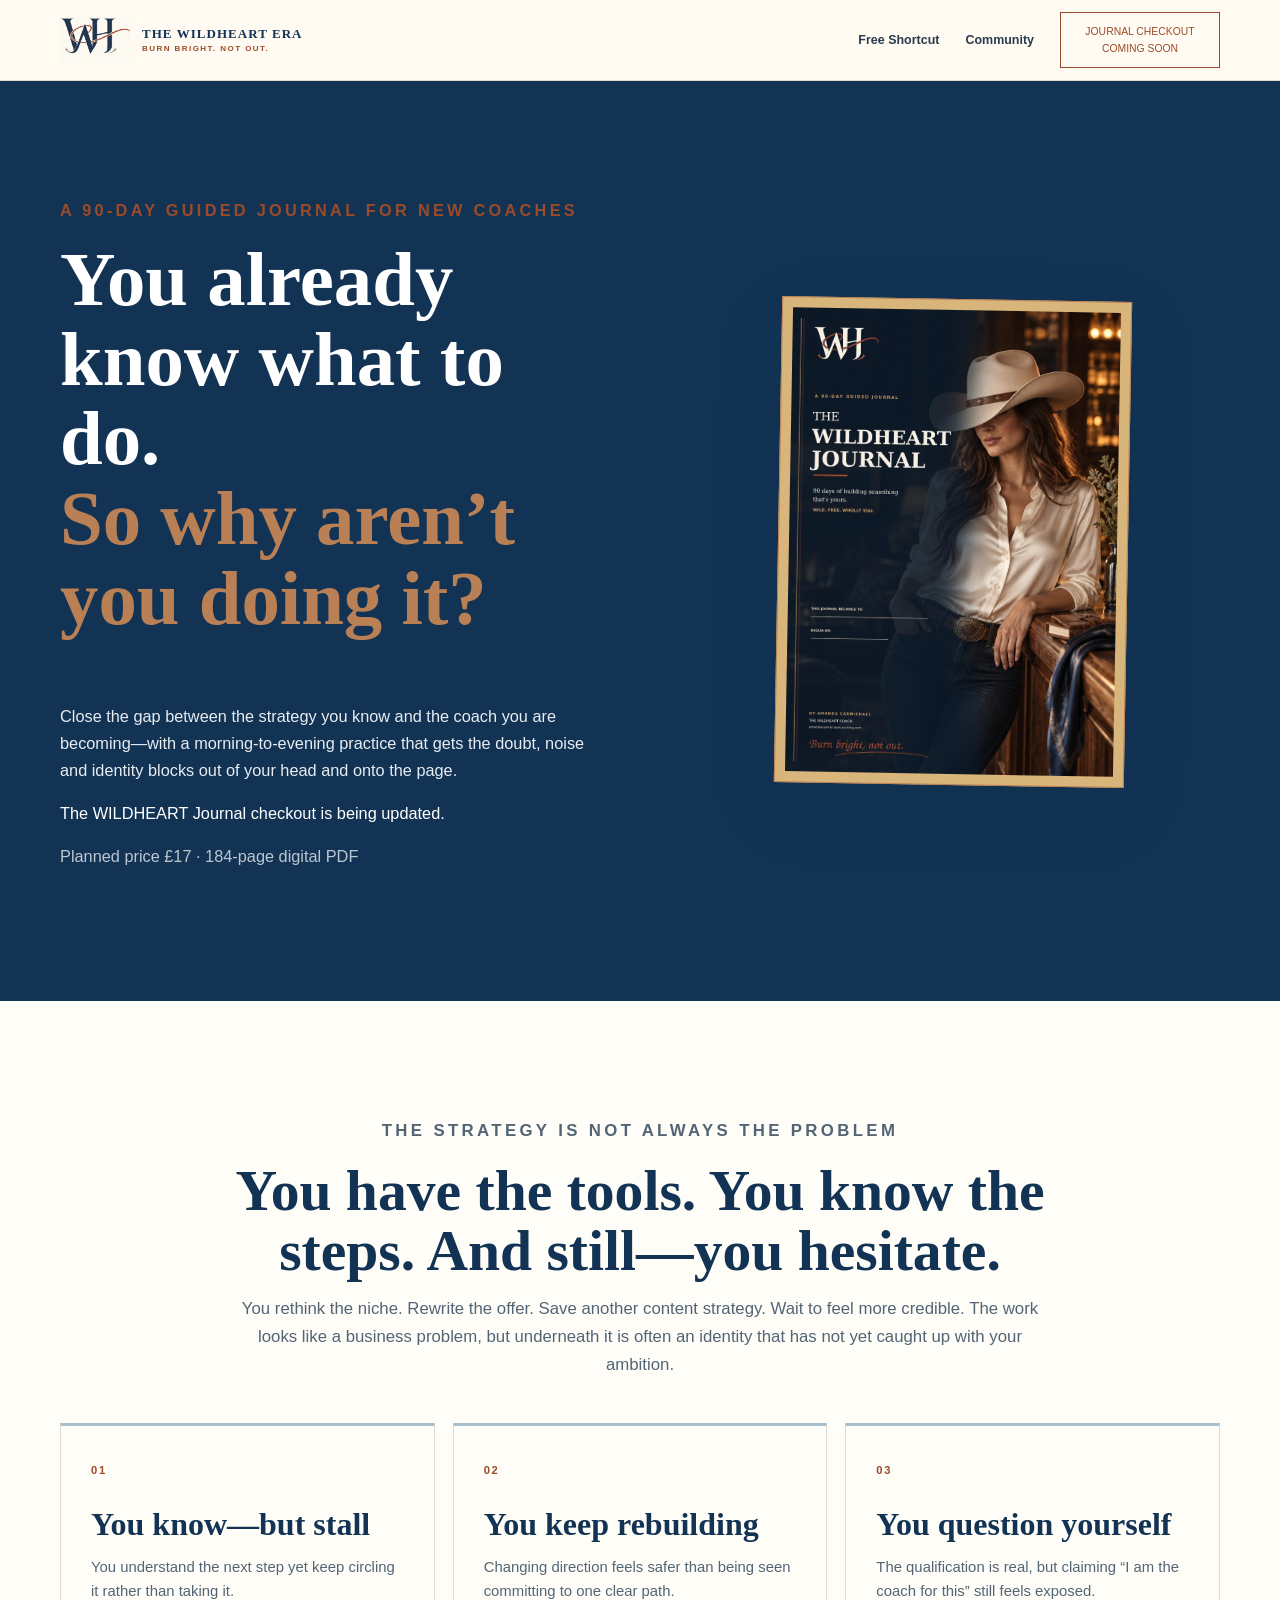
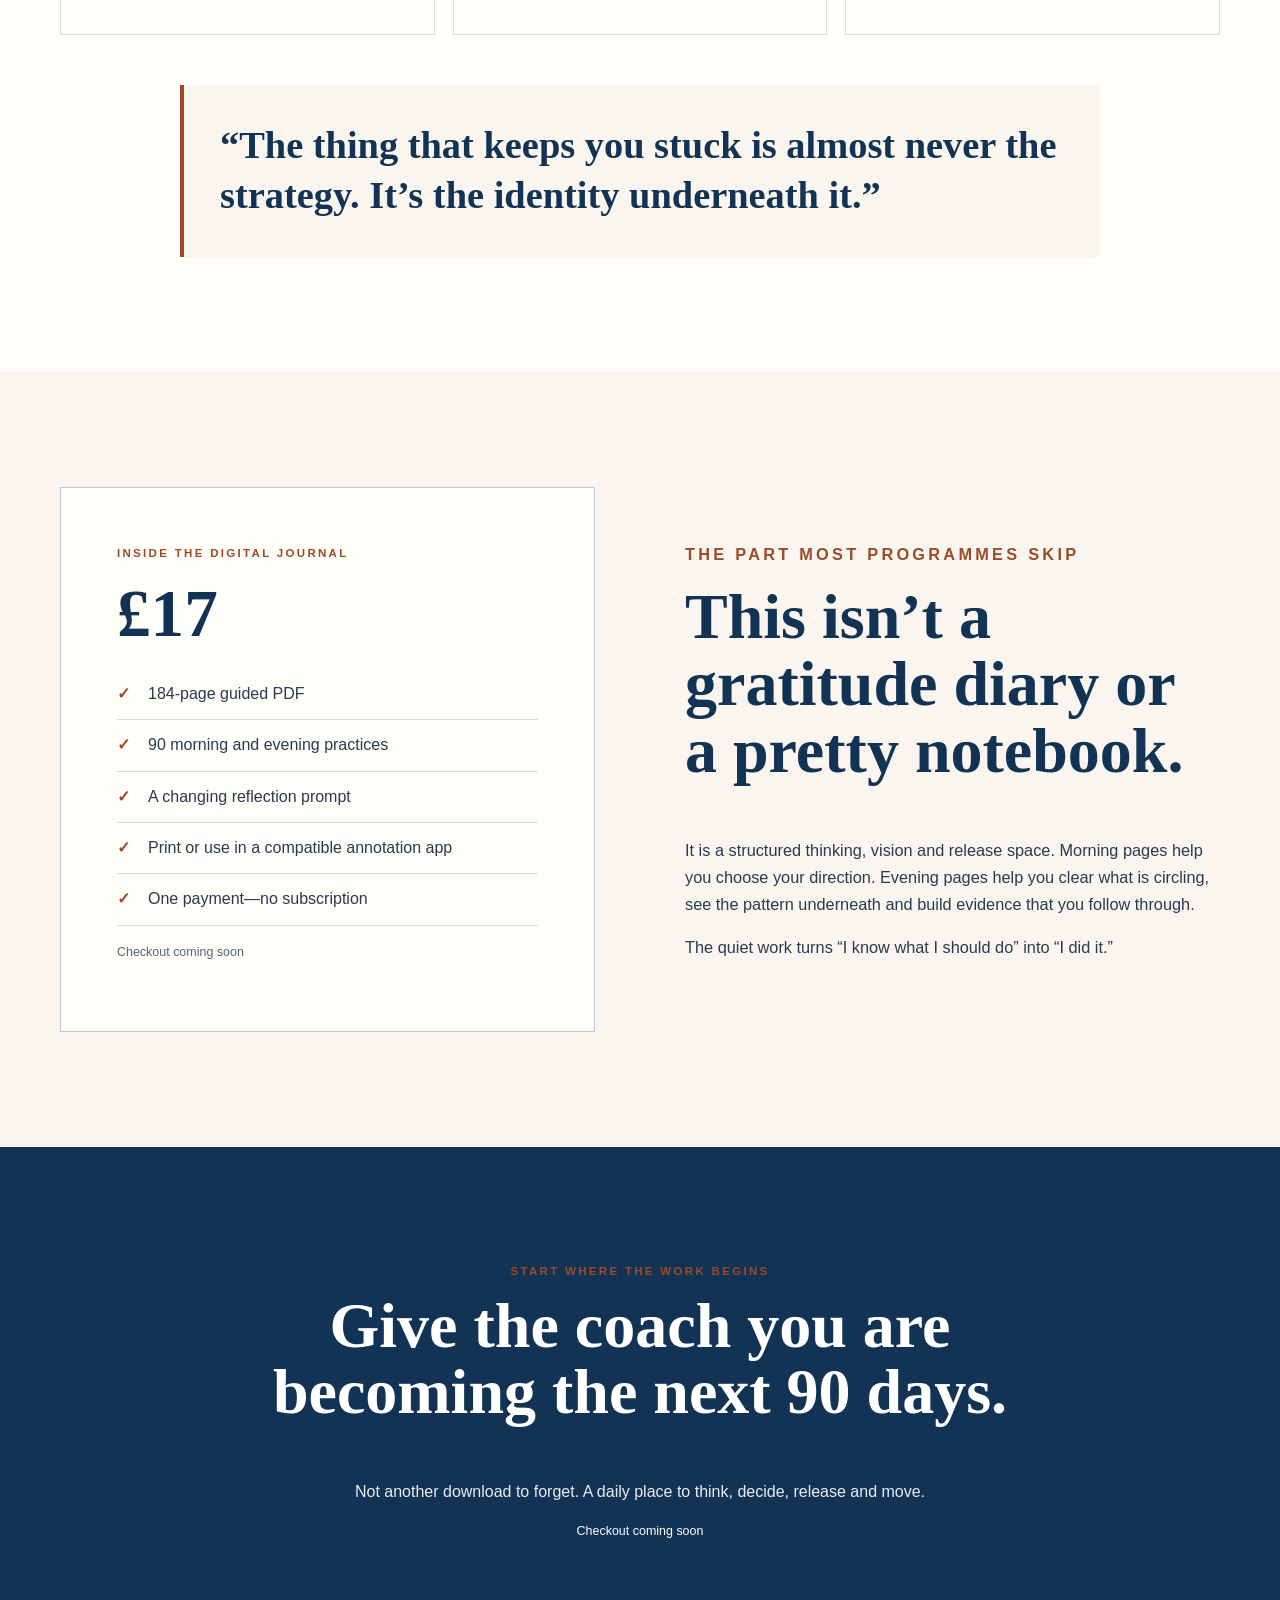
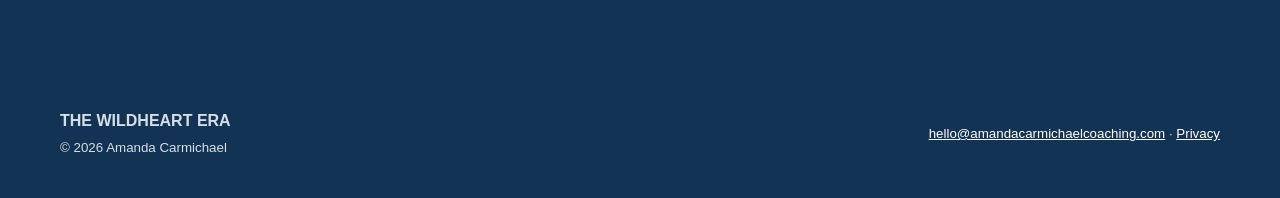
==== commit 1b57ef8a: "Restore journal discovery and constrain header logo [skip ci]" ====
--- a/journal/index.html
+++ b/journal/index.html
@@ -1,6 +1,6 @@
-<!doctype html><html lang="en-GB"><head><meta charset="utf-8"><meta name="viewport" content="width=device-width,initial-scale=1"><meta name="description" content="The WILDHEART 90-Day Journal: a guided daily practice for new coaches moving from knowing to doing."><title>The WILDHEART 90-Day Journal | Amanda Carmichael</title><link rel="stylesheet" href="/assets/site.css"></head><body>
-<header class="site-header"><nav class="nav wrap"><a class="brand" href="/"><span class="logo-window"><img src="/assets/wildheart-logo.webp" alt="WILDHEART WH logo" width="1254" height="1254"></span><span class="brand-copy"><strong>THE WILDHEART ERA</strong><small>Burn bright. Not out.</small></span></a><div class="nav-links"><a href="/shortcut/">Free Shortcut</a><a href="https://www.facebook.com/groups/thewildheartera" target="_blank" rel="noopener">Community</a><span class="nav-cta">JOURNAL CHECKOUT COMING SOON</span></div></nav></header>
-<main><section class="section dark"><div class="split wrap"><div class="copy"><p class="eyebrow">A 90-day guided journal for new coaches</p><h1 style="font-size:clamp(3.2rem,6vw,6rem);color:#fff">You already know what to do.<br><span style="color:var(--gold)">So why aren’t you doing it?</span></h1><p>Close the gap between the strategy you know and the coach you are becoming—with a morning-to-evening practice that gets the doubt, noise and identity blocks out of your head and onto the page.</p><p class="micro" style="color:#fff">The WILDHEART Journal checkout is being updated.</p><p class="micro" style="color:#bcc7d0">Planned price £17 · 184-page digital PDF</p></div><div class="visual"><div class="cover-frame"><img src="/assets/WILDHEART-90-Day-Journal-Cover.jpg" alt="The WILDHEART 90-Day Journal cover"></div></div></div></section>
+<!doctype html><html lang="en-GB"><head><meta charset="utf-8"><meta name="viewport" content="width=device-width,initial-scale=1"><meta name="description" content="The WILDHEART 90-Day Journal: a guided daily practice for new coaches moving from knowing to doing."><title>The WILDHEART 90-Day Journal | Amanda Carmichael</title><link rel="stylesheet" href="/assets/site.css?v=20260924-journal"></head><body>
+<header class="site-header journal-header"><nav class="nav wrap"><a class="brand" href="/"><span class="logo-window" style="display:block;width:70px;height:47px;overflow:hidden;position:relative;flex:none"><img src="/assets/wildheart-logo.webp" alt="WILDHEART WH logo" width="94" height="94" style="width:94px;height:94px;max-width:none"></span><span class="brand-copy"><strong>THE WILDHEART ERA</strong><small>Burn bright. Not out.</small></span></a><div class="nav-links"><a href="/shortcut/">Free Shortcut</a><a href="https://www.facebook.com/groups/thewildheartera" target="_blank" rel="noopener">Community</a><span class="nav-cta">JOURNAL CHECKOUT COMING SOON</span></div></nav></header>
+<main><section class="section dark journal-hero"><div class="split wrap"><div class="copy"><p class="eyebrow">A 90-day guided journal for new coaches</p><h1 style="font-size:clamp(3.2rem,6vw,6rem);color:#fff">You already know what to do.<br><span style="color:var(--gold)">So why aren’t you doing it?</span></h1><p>Close the gap between the strategy you know and the coach you are becoming—with a morning-to-evening practice that gets the doubt, noise and identity blocks out of your head and onto the page.</p><p class="micro" style="color:#fff">The WILDHEART Journal checkout is being updated.</p><p class="micro" style="color:#bcc7d0">Planned price £17 · 184-page digital PDF</p></div><div class="visual"><div class="cover-frame"><img src="/assets/WILDHEART-90-Day-Journal-Cover.jpg" alt="The WILDHEART 90-Day Journal cover"></div></div></div></section>
 <section class="section alt"><div class="wrap"><div class="section-heading"><p class="eyebrow">The strategy is not always the problem</p><h2>You have the tools. You know the steps. And still—you hesitate.</h2><p>You rethink the niche. Rewrite the offer. Save another content strategy. Wait to feel more credible. The work looks like a business problem, but underneath it is often an identity that has not yet caught up with your ambition.</p></div><div class="cards"><article class="card"><span class="number">01</span><h3>You know—but stall</h3><p>You understand the next step yet keep circling it rather than taking it.</p></article><article class="card"><span class="number">02</span><h3>You keep rebuilding</h3><p>Changing direction feels safer than being seen committing to one clear path.</p></article><article class="card"><span class="number">03</span><h3>You question yourself</h3><p>The qualification is real, but claiming “I am the coach for this” still feels exposed.</p></article></div><div class="quote">“The thing that keeps you stuck is almost never the strategy. It’s the identity underneath it.”</div></div></section>
 <section class="section"><div class="split wrap"><div class="visual"><div class="offer-box"><p class="eyebrow">Inside the digital journal</p><span class="price">£17</span><ul class="feature-list"><li>184-page guided PDF</li><li>90 morning and evening practices</li><li>A changing reflection prompt</li><li>Print or use in a compatible annotation app</li><li>One payment—no subscription</li></ul><p class="micro">Checkout coming soon</p></div></div><div class="copy"><p class="eyebrow">The part most programmes skip</p><h2>This isn’t a gratitude diary or a pretty notebook.</h2><p>It is a structured thinking, vision and release space. Morning pages help you choose your direction. Evening pages help you clear what is circling, see the pattern underneath and build evidence that you follow through.</p><p>The quiet work turns “I know what I should do” into “I did it.”</p></div></div></section>
 <section class="section dark"><div class="narrow" style="text-align:center"><p class="eyebrow">Start where the work begins</p><h2 style="font-size:clamp(2.5rem,5vw,4.5rem)">Give the coach you are becoming the next 90 days.</h2><p>Not another download to forget. A daily place to think, decide, release and move.</p><p class="micro" style="color:#fff">Checkout coming soon</p></div></section></main>
--- a/assets/site.css
+++ b/assets/site.css
@@ -22,3 +22,7 @@
 @media(max-width:850px){.home-hero-grid{grid-template-columns:1fr .6fr;gap:0}.amanda-frame{height:610px;background-position:82% center}.hero-copy{padding:45px 0}.home-hero h1{font-size:3rem}.brand-strip{gap:20px}.about-grid,.start-grid{gap:25px}.support-promise{grid-template-columns:1fr}}
 @media(max-width:560px){.home-hero-grid{display:flex;flex-direction:column}.hero-copy{padding:42px 0 15px}.home-hero h1{font-size:2.9rem}.amanda-frame{width:100%;height:400px;background-position:83% center}.brand-strip{display:block;text-align:center;line-height:2}.brand-strip span{display:block}.about-grid,.start-grid{grid-template-columns:1fr}.logo-window{width:55px}.brand-copy strong{font-size:11px}.nav{gap:8px}.start-card{padding:25px}.footer-grid a{overflow-wrap:anywhere}.home-hero .actions{display:flex}.hero-signature{margin-top:24px}.support-promise{gap:4px}}
 .amanda-frame{background-position:91% center}@media(max-width:850px){.amanda-frame{background-position:90% center}}@media(max-width:560px){.amanda-frame{width:270px;height:460px;background-position:91% center}}
+
+/* Keep journal navigation accessible and the cover proportionate on small screens. */
+.journal-card{grid-column:1/-1}.journal-card .micro{margin:16px 0 0}.journal-hero .cover-frame{max-width:350px;margin:auto}.journal-header .nav{flex-wrap:wrap;padding-top:12px;padding-bottom:12px}.journal-header .nav-cta{font-size:.65rem;max-width:160px;text-align:center}
+@media(max-width:560px){.journal-hero .split .visual{grid-row:auto}.journal-hero .cover-frame{max-width:240px}.journal-hero h1{font-size:2.7rem!important}.journal-header .nav-links{gap:12px}.journal-header .nav-cta{max-width:120px}}
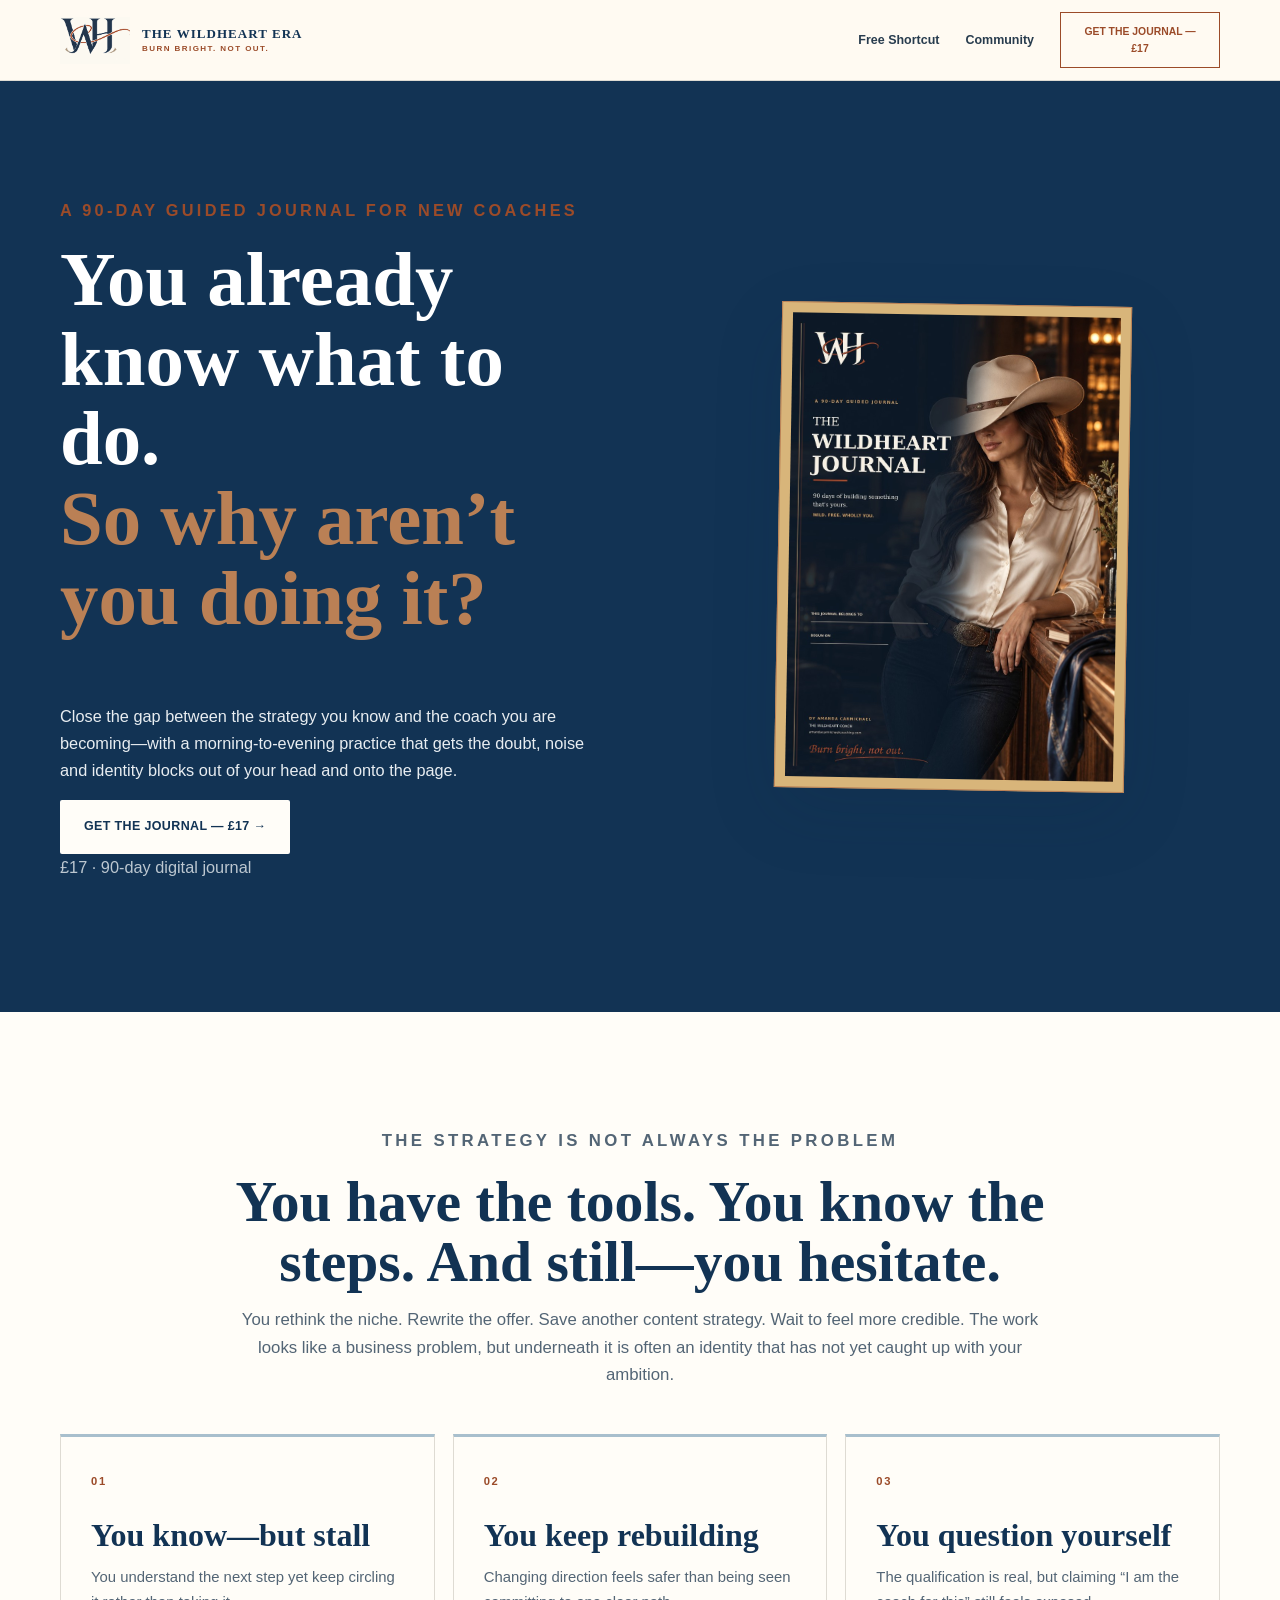
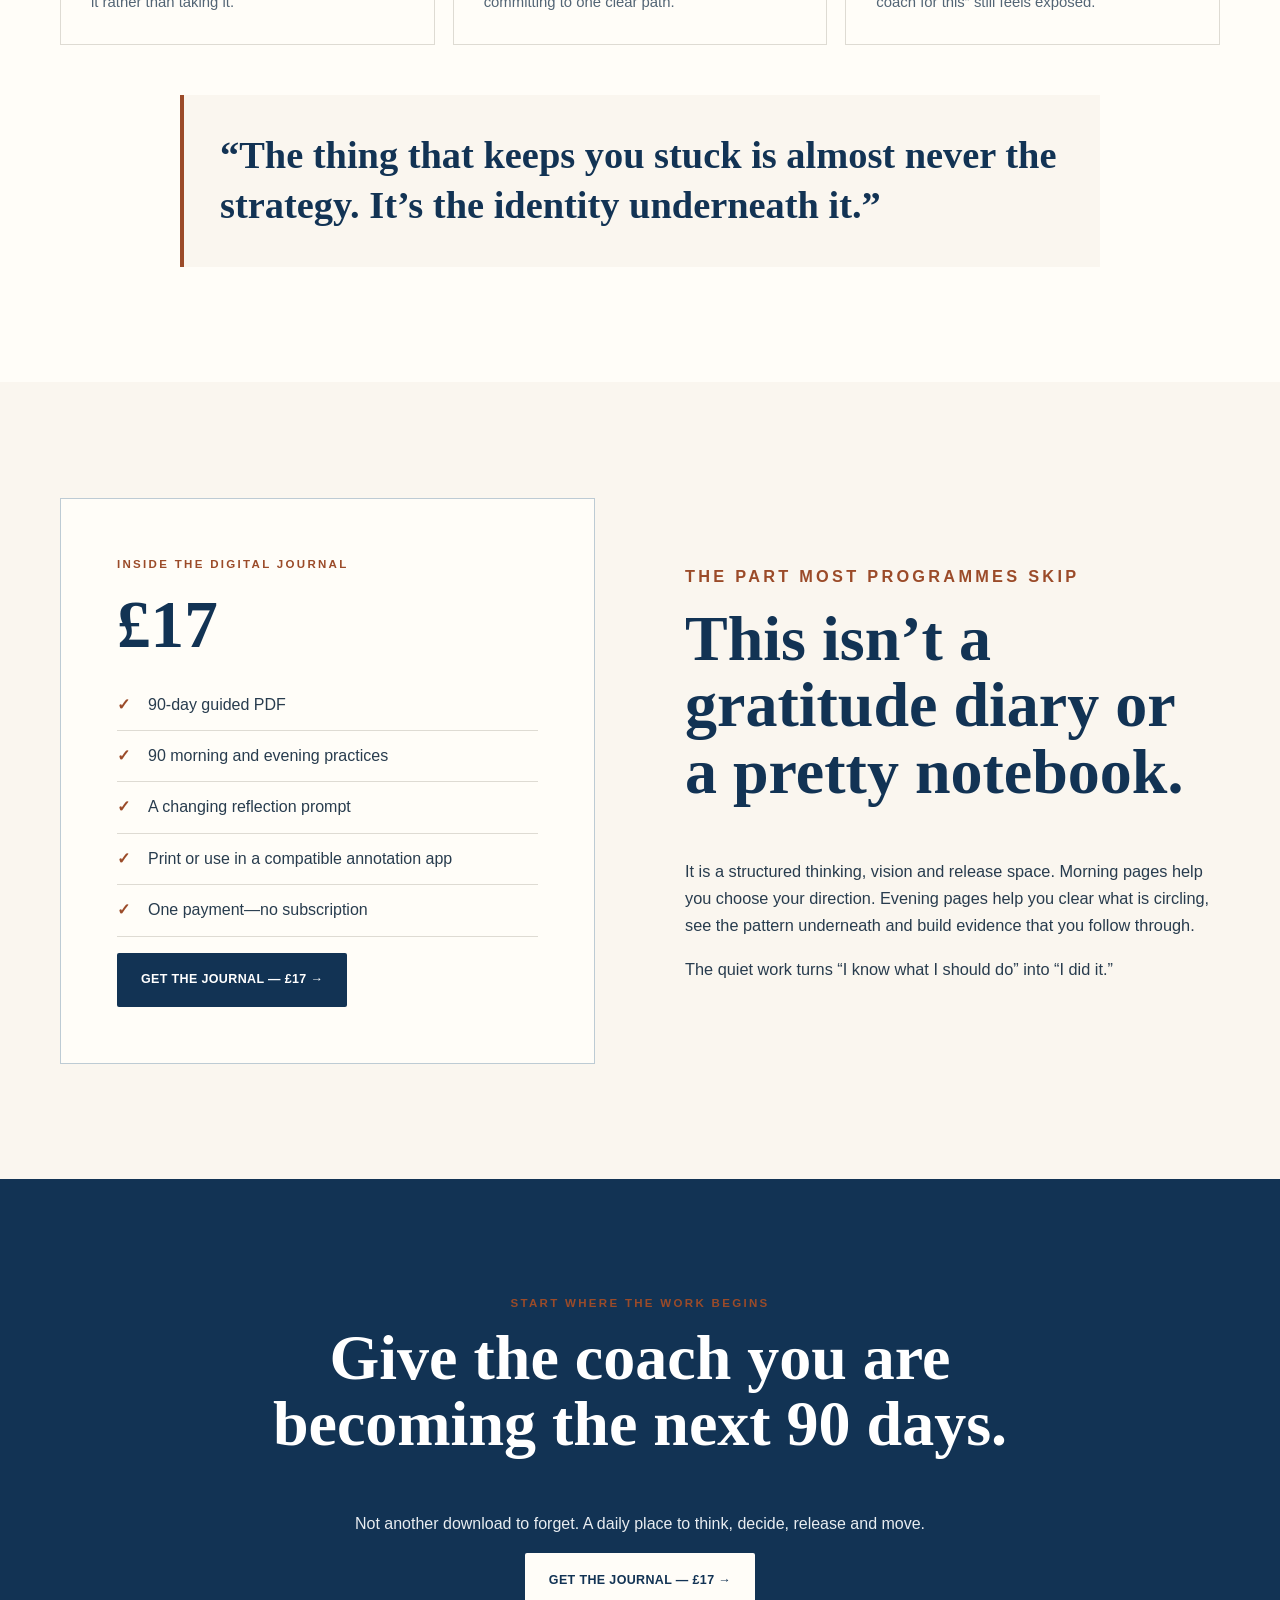
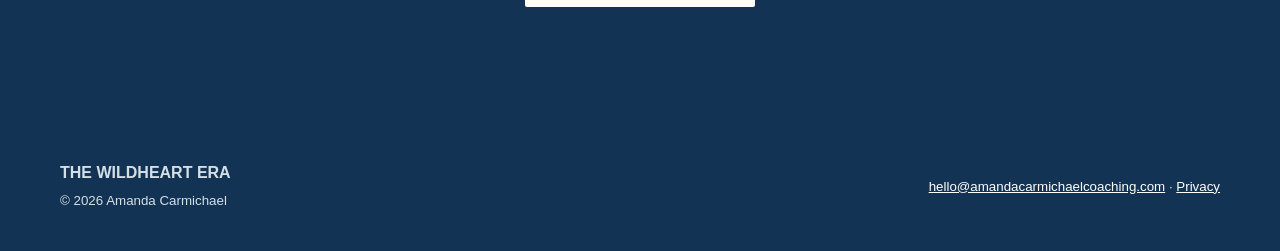
==== commit 9565346e: "Connect journal sales page to Stripe payment link and correct PDF description" ====
--- a/journal/index.html
+++ b/journal/index.html
@@ -1,7 +1,7 @@
 <!doctype html><html lang="en-GB"><head><meta charset="utf-8"><meta name="viewport" content="width=device-width,initial-scale=1"><meta name="description" content="The WILDHEART 90-Day Journal: a guided daily practice for new coaches moving from knowing to doing."><title>The WILDHEART 90-Day Journal | Amanda Carmichael</title><link rel="stylesheet" href="/assets/site.css?v=20260924-journal"></head><body>
-<header class="site-header journal-header"><nav class="nav wrap"><a class="brand" href="/"><span class="logo-window" style="display:block;width:70px;height:47px;overflow:hidden;position:relative;flex:none"><img src="/assets/wildheart-logo.webp" alt="WILDHEART WH logo" width="94" height="94" style="width:94px;height:94px;max-width:none"></span><span class="brand-copy"><strong>THE WILDHEART ERA</strong><small>Burn bright. Not out.</small></span></a><div class="nav-links"><a href="/shortcut/">Free Shortcut</a><a href="https://www.facebook.com/groups/thewildheartera" target="_blank" rel="noopener">Community</a><span class="nav-cta">JOURNAL CHECKOUT COMING SOON</span></div></nav></header>
-<main><section class="section dark journal-hero"><div class="split wrap"><div class="copy"><p class="eyebrow">A 90-day guided journal for new coaches</p><h1 style="font-size:clamp(3.2rem,6vw,6rem);color:#fff">You already know what to do.<br><span style="color:var(--gold)">So why aren’t you doing it?</span></h1><p>Close the gap between the strategy you know and the coach you are becoming—with a morning-to-evening practice that gets the doubt, noise and identity blocks out of your head and onto the page.</p><p class="micro" style="color:#fff">The WILDHEART Journal checkout is being updated.</p><p class="micro" style="color:#bcc7d0">Planned price £17 · 184-page digital PDF</p></div><div class="visual"><div class="cover-frame"><img src="/assets/WILDHEART-90-Day-Journal-Cover.jpg" alt="The WILDHEART 90-Day Journal cover"></div></div></div></section>
+<header class="site-header journal-header"><nav class="nav wrap"><a class="brand" href="/"><span class="logo-window" style="display:block;width:70px;height:47px;overflow:hidden;position:relative;flex:none"><img src="/assets/wildheart-logo.webp" alt="WILDHEART WH logo" width="94" height="94" style="width:94px;height:94px;max-width:none"></span><span class="brand-copy"><strong>THE WILDHEART ERA</strong><small>Burn bright. Not out.</small></span></a><div class="nav-links"><a href="/shortcut/">Free Shortcut</a><a href="https://www.facebook.com/groups/thewildheartera" target="_blank" rel="noopener">Community</a><a class="nav-cta" href="https://buy.stripe.com/aFa9AU7L814q46e44N6g800">GET THE JOURNAL — £17</a></div></nav></header>
+<main><section class="section dark journal-hero"><div class="split wrap"><div class="copy"><p class="eyebrow">A 90-day guided journal for new coaches</p><h1 style="font-size:clamp(3.2rem,6vw,6rem);color:#fff">You already know what to do.<br><span style="color:var(--gold)">So why aren’t you doing it?</span></h1><p>Close the gap between the strategy you know and the coach you are becoming—with a morning-to-evening practice that gets the doubt, noise and identity blocks out of your head and onto the page.</p><a class="button light" href="https://buy.stripe.com/aFa9AU7L814q46e44N6g800">GET THE JOURNAL — £17 →</a><p class="micro" style="color:#bcc7d0">£17 · 90-day digital journal</p></div><div class="visual"><div class="cover-frame"><img src="/assets/WILDHEART-90-Day-Journal-Cover.jpg" alt="The WILDHEART 90-Day Journal cover"></div></div></div></section>
 <section class="section alt"><div class="wrap"><div class="section-heading"><p class="eyebrow">The strategy is not always the problem</p><h2>You have the tools. You know the steps. And still—you hesitate.</h2><p>You rethink the niche. Rewrite the offer. Save another content strategy. Wait to feel more credible. The work looks like a business problem, but underneath it is often an identity that has not yet caught up with your ambition.</p></div><div class="cards"><article class="card"><span class="number">01</span><h3>You know—but stall</h3><p>You understand the next step yet keep circling it rather than taking it.</p></article><article class="card"><span class="number">02</span><h3>You keep rebuilding</h3><p>Changing direction feels safer than being seen committing to one clear path.</p></article><article class="card"><span class="number">03</span><h3>You question yourself</h3><p>The qualification is real, but claiming “I am the coach for this” still feels exposed.</p></article></div><div class="quote">“The thing that keeps you stuck is almost never the strategy. It’s the identity underneath it.”</div></div></section>
-<section class="section"><div class="split wrap"><div class="visual"><div class="offer-box"><p class="eyebrow">Inside the digital journal</p><span class="price">£17</span><ul class="feature-list"><li>184-page guided PDF</li><li>90 morning and evening practices</li><li>A changing reflection prompt</li><li>Print or use in a compatible annotation app</li><li>One payment—no subscription</li></ul><p class="micro">Checkout coming soon</p></div></div><div class="copy"><p class="eyebrow">The part most programmes skip</p><h2>This isn’t a gratitude diary or a pretty notebook.</h2><p>It is a structured thinking, vision and release space. Morning pages help you choose your direction. Evening pages help you clear what is circling, see the pattern underneath and build evidence that you follow through.</p><p>The quiet work turns “I know what I should do” into “I did it.”</p></div></div></section>
-<section class="section dark"><div class="narrow" style="text-align:center"><p class="eyebrow">Start where the work begins</p><h2 style="font-size:clamp(2.5rem,5vw,4.5rem)">Give the coach you are becoming the next 90 days.</h2><p>Not another download to forget. A daily place to think, decide, release and move.</p><p class="micro" style="color:#fff">Checkout coming soon</p></div></section></main>
+<section class="section"><div class="split wrap"><div class="visual"><div class="offer-box"><p class="eyebrow">Inside the digital journal</p><span class="price">£17</span><ul class="feature-list"><li>90-day guided PDF</li><li>90 morning and evening practices</li><li>A changing reflection prompt</li><li>Print or use in a compatible annotation app</li><li>One payment—no subscription</li></ul><a class="button" href="https://buy.stripe.com/aFa9AU7L814q46e44N6g800">GET THE JOURNAL — £17 →</a></div></div><div class="copy"><p class="eyebrow">The part most programmes skip</p><h2>This isn’t a gratitude diary or a pretty notebook.</h2><p>It is a structured thinking, vision and release space. Morning pages help you choose your direction. Evening pages help you clear what is circling, see the pattern underneath and build evidence that you follow through.</p><p>The quiet work turns “I know what I should do” into “I did it.”</p></div></div></section>
+<section class="section dark"><div class="narrow" style="text-align:center"><p class="eyebrow">Start where the work begins</p><h2 style="font-size:clamp(2.5rem,5vw,4.5rem)">Give the coach you are becoming the next 90 days.</h2><p>Not another download to forget. A daily place to think, decide, release and move.</p><a class="button light" href="https://buy.stripe.com/aFa9AU7L814q46e44N6g800">GET THE JOURNAL — £17 →</a></div></section></main>
 <footer class="site-footer"><div class="footer-grid wrap"><div><strong>THE WILDHEART ERA</strong><br><small>© 2026 Amanda Carmichael</small></div><small><a href="mailto:hello@amandacarmichaelcoaching.com">hello@amandacarmichaelcoaching.com</a> · <a href="/privacy/">Privacy</a></small></div></footer></body></html>
